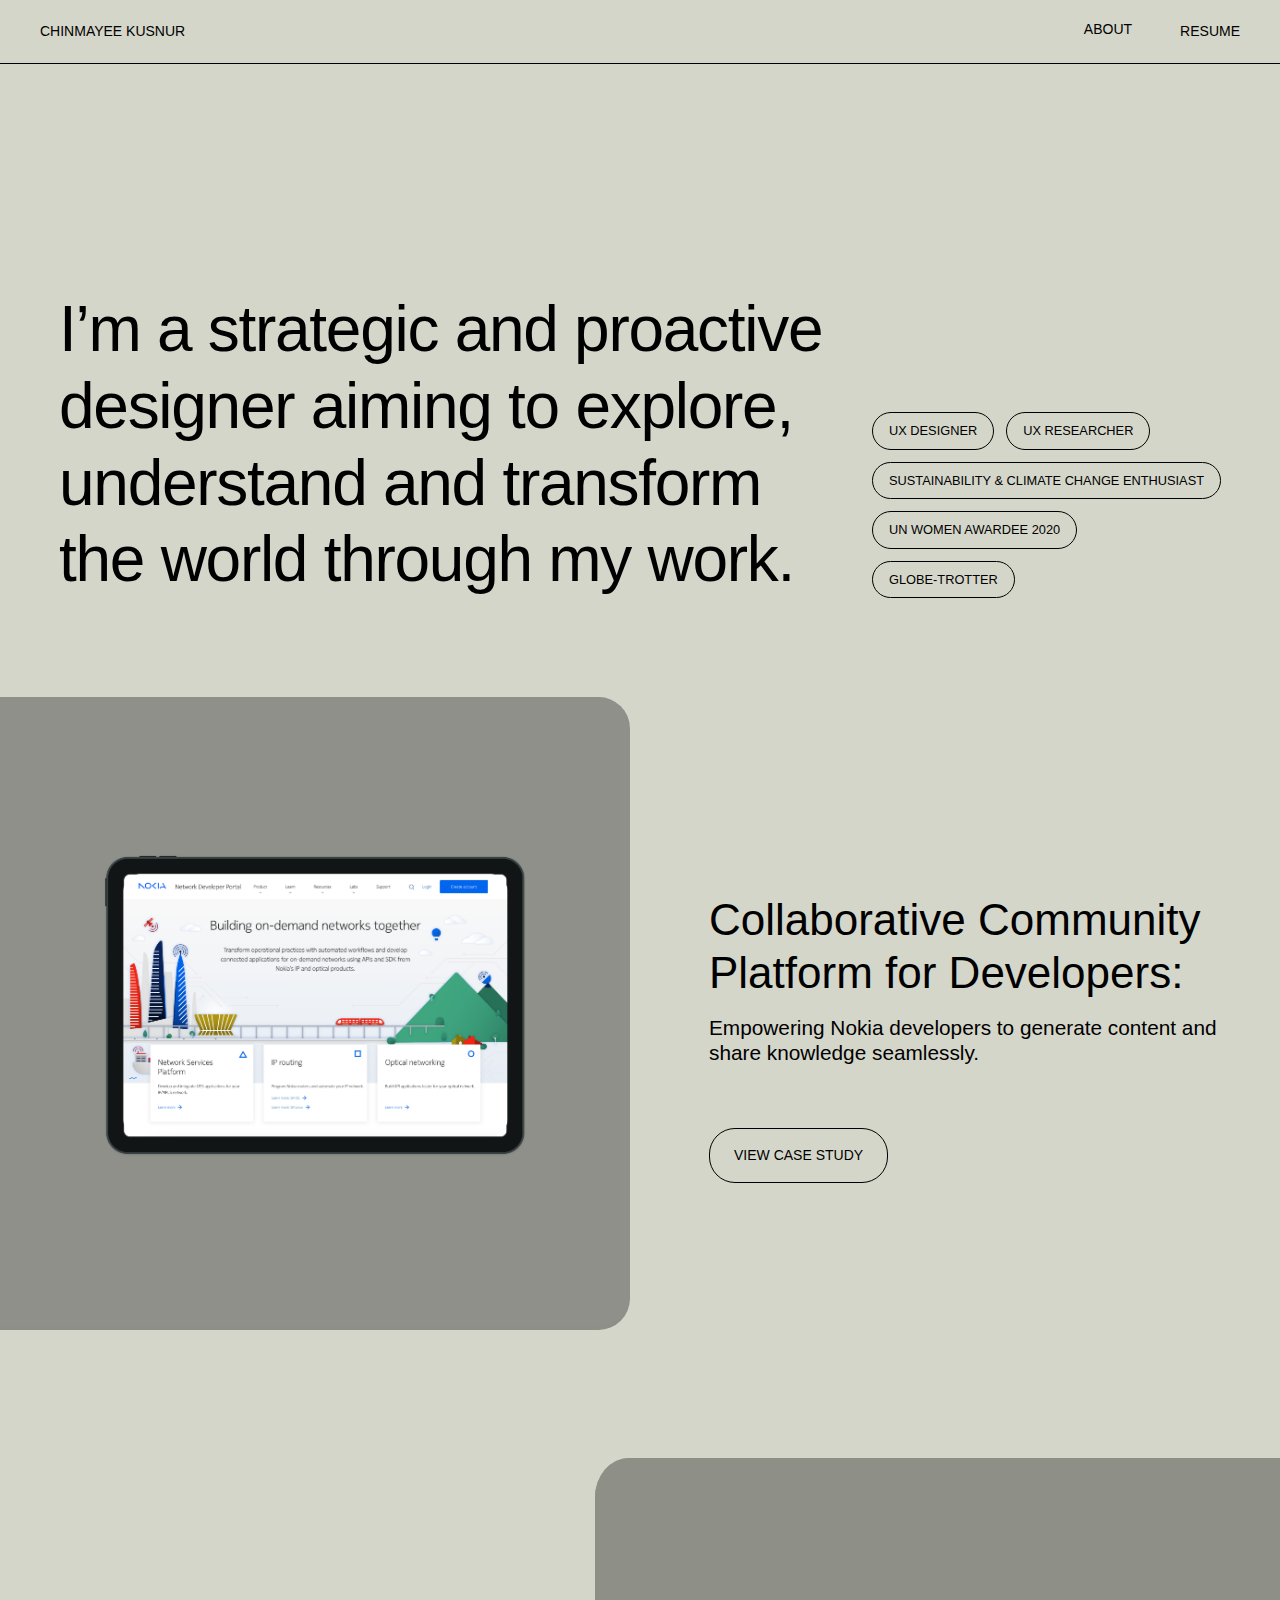
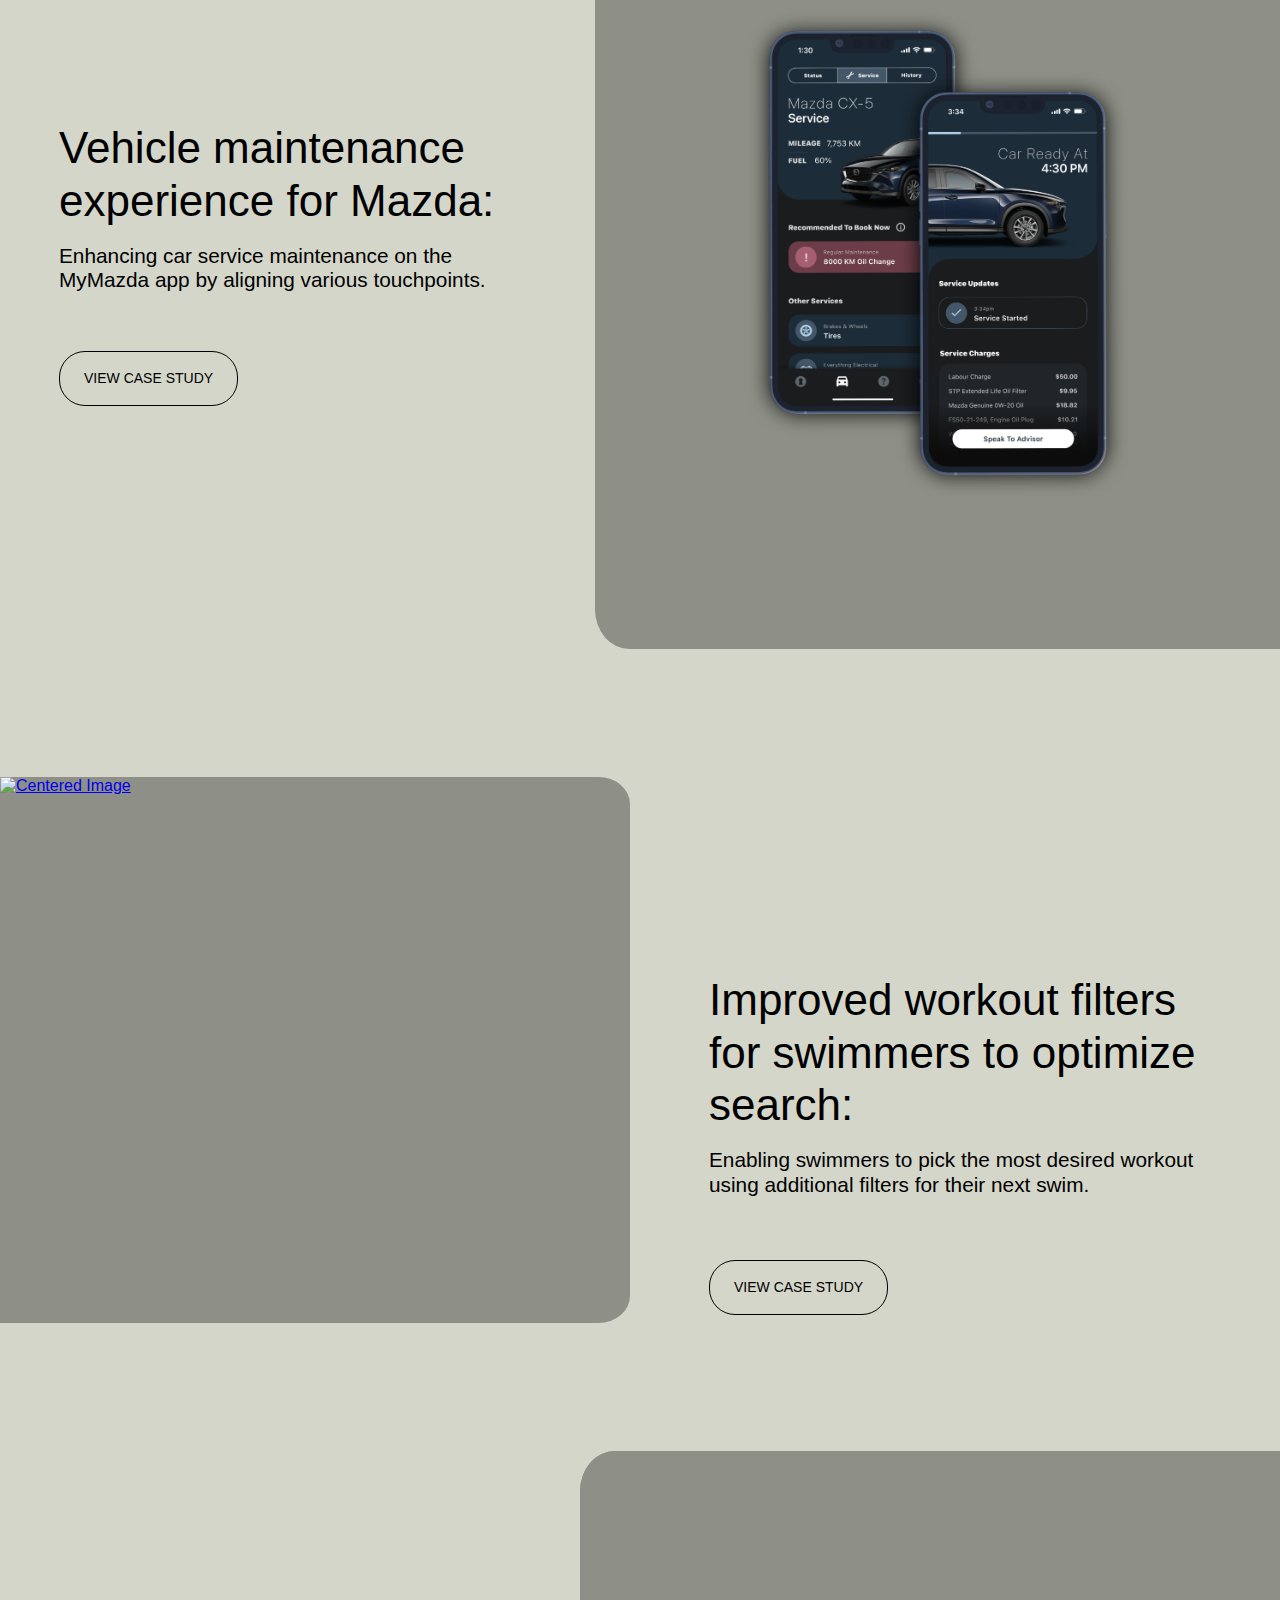
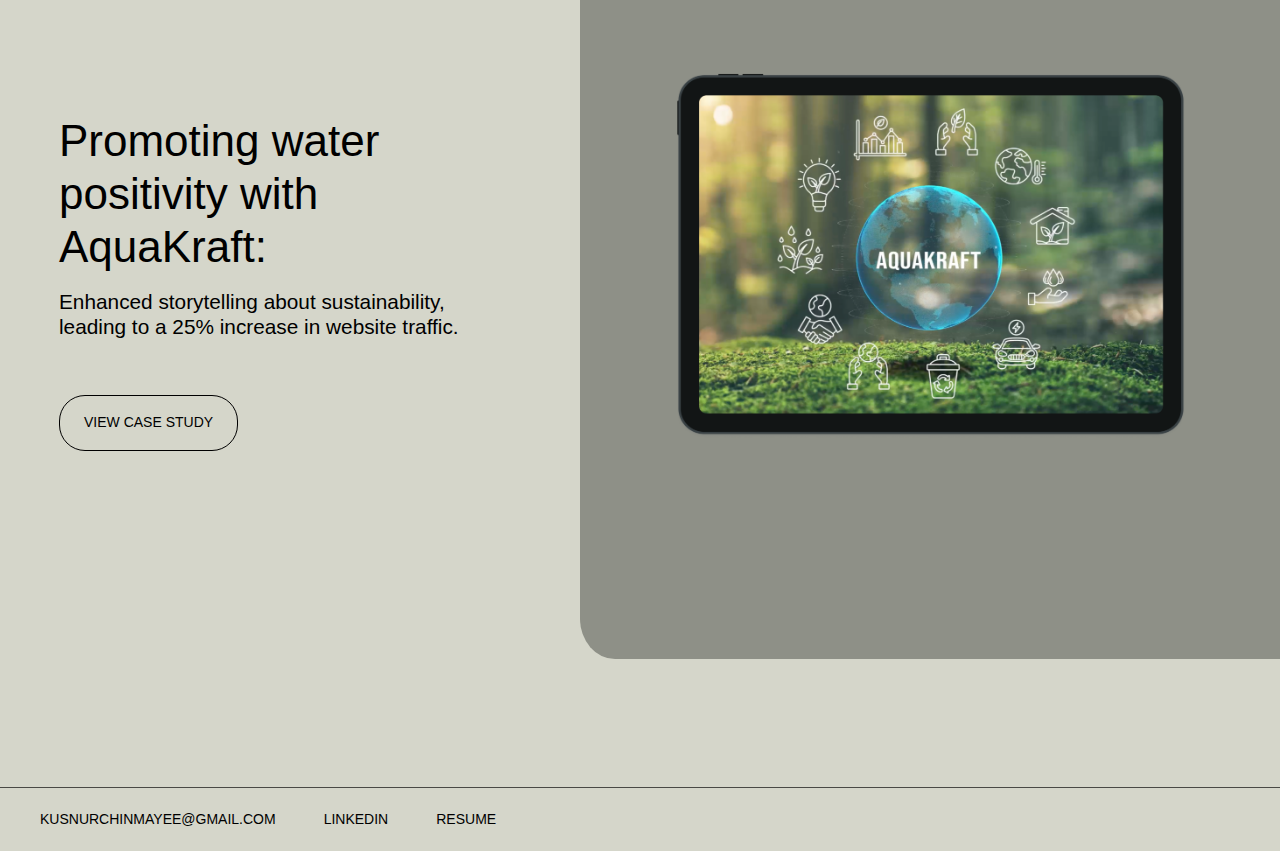
==== index.html @ 769cc8e6 "Update index.html" ====
<!DOCTYPE html>
<html lang="en">
<head>
    <meta charset="UTF-8">
    <meta name="viewport" content="width=device-width, initial-scale=1.0">
    <title>Chinmayee's Portfolio</title>
    <link rel="stylesheet" type="text/css" href="css/styles.css">
</head>
<body>
    <main class="home">
        <nav class="header">
            <a href="#" class="name">CHINMAYEE KUSNUR</a>
            <div class="navigation">
                <a href="about.html" class="about">ABOUT</a>
                <a href="https://drive.google.com/file/d/1OGidTo0Ub4FR9qo3MgyA04hLhWOi94E4/view?usp=sharing" class="resume">RESUME</a>
            </div>
        </nav>
        <div id="intro" class="intro">
            <p>
                I’m a strategic and proactive designer aiming to explore,
                understand and transform the world through my work.
            </p>
            <div class="roles u">
                <div class="role">UX DESIGNER</div>
                <div class="role">UX RESEARCHER</div>
                <div class="role">SUSTAINABILITY & CLIMATE CHANGE ENTHUSIAST</div>
                <div class="role">UN WOMEN AWARDEE 2020</div>
                <div class="role">GLOBE-TROTTER</div>
            </div>
        </div>

        <div class="work">
            <div id="nokia" class="grid-container">
                <div class="left-box">
                    <a href="nokia.html"><img class="image" src="img/nokia_home.png" alt="Centered Image"></a>
                </div>
                <div class="vehicle-experience">
                    <div class="experience-title">Collaborative Community Platform for Developers:</div>
                    <div class="experience-description">Empowering Nokia developers to generate content and share knowledge seamlessly.</div>
                    <a href="nokia.html" class="view-case-study">VIEW CASE STUDY</a>
                </div>
            </div>

            <div id="mazda" class="grid-container-change">
                <div class="vehicle-experience-change">
                    <div class="experience-title">Vehicle maintenance experience for Mazda:</div>
                    <div class="experience-description">Enhancing car service maintenance on the MyMazda app by aligning various touchpoints.                    </div>
                    <a href="mazda.html" class="view-case-study">VIEW CASE STUDY</a>
                </div>
                <div class="right-box">
                    <a href="mazda.html"><img class="image-change" src="img/new-mazda-home.png" alt="Centered Image"></a>
                </div>
            </div>

            <div id="form" class="grid-container">
                <div class="left-box-form">
                    <a href="form.html"><img class="image" src="img/new-form-home.png" alt="Centered Image"></a>
                </div>
                <div class="vehicle-experience">
                    <div class="experience-title">Improved workout filters for swimmers to optimize search:</div>
                    <div class="experience-description">Enabling swimmers to pick the most desired workout using additional filters for their next swim.</div>
                    <a href="form.html" class="view-case-study">VIEW CASE STUDY</a>
                </div>
            </div>

            <div id="mazda" class="grid-container-change">
                <div class="vehicle-experience-change">
                    <div class="experience-title">Promoting water positivity with AquaKraft:</div>
                    <div class="experience-description">Enhanced storytelling about sustainability, leading to a 25% increase in website traffic.</div>
                    <a href="aquakraft.html" class="view-case-study">VIEW CASE STUDY</a>
                </div>
                <div class="right-box">
                    <a href="aquakraft.html"><img class="image-change" src="img/home-aq.png" alt="Centered Image"></a>
                </div>
            </div> 

            
        </div>

        <footer class="contact">
            <div class="contact-details">
                <a href="mailto:kusnurchinmayee@gmail.com" class="email">KUSNURCHINMAYEE@GMAIL.COM</a>
                <a href="https://www.linkedin.com/in/chinmayee-kusnur/" class="linkedin">LINKEDIN</a>
                <a href="https://drive.google.com/file/d/1OGidTo0Ub4FR9qo3MgyA04hLhWOi94E4/view?usp=sharing" class="resume">RESUME</a>
            </div>
        </footer>
    </main>
    
</body>
</html>
---- css/styles.css ----
body {
    margin: 0;
    padding: 0;
    font-family: "SfPro", sans-serif;
  }
  
  .home,
  .home * {
    box-sizing: border-box;
    margin: 0;
    padding: 0;
  }
  
  .home {
    background: #d5d6ca; 
    position: relative;
    overflow: hidden;
  }
  
  .header {
    border-bottom: 0.063rem solid #000000;
    padding: 1.313rem 3.688rem;
    display: flex;
    justify-content: space-between;
    width: 100%;
  }

  .name {
    color: #000000;
    font-family: "SfPro-Regular", sans-serif;
    font-size: 1rem;
    line-height: 1.52;
    font-weight: 400;
  }
  
  .navigation {
    display: flex;
    gap: 4rem;
    
  }

  .name, .about, .resume-1, .email, .linkedin, .resume{
    color: #000000;
    text-decoration: none;
  }
  
  .intro, .intro-work {
    display: grid;
    grid-template-columns: 2.5fr 1fr;
    gap: 3rem;
    align-items: end;
    justify-content: center;
    padding: 3rem 3.688rem; 
  }

  .intro{
    margin-top: 5%;
  }
  
  .intro p , .intro-work p{
    color: #000000;
    font-family: "SfPro-Medium", sans-serif;
    line-height: 1.2;
    letter-spacing: -0.02em;
    font-weight: 500;
    width: 100%;
  }

  .intro p{
    font-size: 4rem;
    margin-top: 15%;
  }

  .intro-work p{
    font-size: 3rem;
    margin-top: 5%;
  }

  .impact{
    font-size: 1.1rem;
    font-weight: 500;
  }
  
  .roles {
    display: flex;
    flex-wrap: wrap;
    gap: 0.75rem;
    align-items: flex-end;
    justify-content: flex-start;
  }
  
  .role {
    border-radius: 1.625rem;
    border: 0.031rem solid #000000;
    padding: 0.5rem 1rem;
    color: #000000;
    font-family: "SfPro-Regular", sans-serif;
    font-size: 0.8rem;
    line-height: 1.52;
    font-weight: 300;
    white-space: nowrap;
  }
  
  .grid-container {
    display: grid;
    grid-template-columns: 1fr 1fr; /* Two columns with equal width */
    gap: 20px; /* Adjust gap as needed */
    margin-top: 4%; 
    margin-bottom: 10%;
  }
  
  .left-box {
    background-color: #8E9087;
    border-top-right-radius: 5%;
    border-bottom-right-radius: 5%;
  } 

  .left-box-form {
    background-color: #8E9087;
    border-top-right-radius: 5%;
    border-bottom-right-radius: 5%;
  }

  .grid-container-change {
    display: flex;
    flex-direction: row; /* Display as a single column */
    gap: 20px; /* Adjust gap as needed */
    margin-top: 4%;
    margin-bottom: 10%;
 }

  .vehicle-experience-change {
    display: flex;
    flex-direction: column;
    gap: 1rem;
    align-items: flex-start;
    justify-content: flex-start;
    padding: 0.5rem 3.688rem;
    margin-top: 20%;
    order: 1; /* Display the vehicle experience box above in mobile view */
 }

  .right-box {
    background-color: #8E9087;
    border-top-left-radius: 5%;
    border-bottom-left-radius: 5%;
    order: 2;
    width:100%;
  }

  .hero{
    padding: 3rem 3.688rem; 
  }

  .hero-img {
    width: 100%;
    border-radius: 2%;
  } 
  
  .image{
    width: 100%;
    border-top-right-radius: 5%;
    border-bottom-right-radius: 5%;
  }

  .image-change{
    width: 100%;
    border-top-left-radius: 5%;
    border-bottom-left-radius: 5%;
  }
  
  .vehicle-experience {
    display: flex;
    flex-direction: column;
    gap: 1rem;
    align-items: flex-start;
    justify-content: flex-start;
    padding: 0.5rem 3.688rem;
    margin-top: 30%
  }
  
  .experience-title {
    color: #000000;
    font-family: "SfPro-Medium", sans-serif;
    font-size: 2.75rem;
    line-height: 1.2;
    font-weight: 500;
  }
  
  .experience-description {
    color: #000000;
    font-family: "SfPro-Light", sans-serif;
    font-size: 1.3rem;
    line-height: 1.2;
    font-weight: 100;
    margin-bottom: 2%;
  }
  
  .view-case-study {
    background: #d5d6ca;
    border-radius: 1.625rem;
    border: 0.031rem solid #000000;
    padding: 1rem 1.5rem;
    color: #000000;
    font-family: "SfPro-Regular", sans-serif;
    font-size: 0.875rem;
    line-height: 1.52;
    font-weight: 300;
    white-space: nowrap;
    margin-top: 5%;
    text-decoration: none;
  }

  .view-case-study:hover {
    background-color: #000000; /* Change background color on hover */
    color: #ffffff; /* Change text color on hover */
}

  .three-grid {
    display: grid;
    grid-template-columns: repeat(2, 1fr);
    gap: 8rem;
    padding: 0.5rem 1rem;
    margin-left: 27%;
    margin-top: 5%;
    display: flex;
    flex-wrap: wrap;
    align-items: flex-start;
    justify-content: flex-start;
  }

  .a{
    margin: 0.5rem 0;
    white-space: nowrap;
    width:fit-content;
  }

   .experience-description {
     margin-bottom: 4%;
   }

  .content-grid {
    display: grid;
    grid-template-columns: 1fr 3fr;
    gap: 3rem;
    padding: 0.5rem 1rem;
    margin-top: 5%;
  }

  .content-title, .content-body{
    color: #000000;
  }

  .content-title{
    font-family: "SfPro-Regular", sans-serif;
    font-size: 2.75rem;
    font-weight: 200;
    letter-spacing: -0.02em;
    line-height: 1.2;
  }

  .content-body{
    font-family: "SfPro-Light", sans-serif;
    font-size: 1.25rem;
    font-weight: 100;
    letter-spacing: -0.01em;
    line-height: 1.5;
    width:80%;
    margin-bottom: 2%;
  }

  .bold{
    font-family: "SfPro-Medium", sans-serif;
    font-weight: 500;
  }

  .content-image{
    width: 100%;
    margin-top: 6%;
    margin-bottom: 4%;
  }

  .two-grid {
    display: grid;
    grid-template-columns: repeat(2, 1fr);
    gap: 3rem;
    width: 70%;
    margin-top: 5%;
  }

  .profile-image{
    width:75%;
    border-radius: 2%;
    margin: -2.2rem 0 0 18%; 
  }

  .profile-info{
    margin: 0 3.688rem 0 3.688rem; 
    width: 100%
  }

  .c{
    margin-top: 10%;
  }

  .c a{
    margin-right: 5%; 
  }
  
  .contact {
    border-top: 0.031rem solid rgba(0, 0, 0, 0.66);
    padding: 1.313rem 3.688rem;
    display: flex;
    flex-direction: column;
    gap: 3rem;
    align-items: flex-start;
    justify-content: space-between;
    width: 100%;
  }
  
  .contact-details {
    display: flex;
    gap: 4rem;
    justify-content: space-between;
  }
  
  .email,
  .linkedin,
  .resume {
    color: rgba(0, 0, 0);
    text-align: left;
    font-family: "SfPro-Regular", sans-serif;
    font-size: 1rem;
    line-height: 1.52;
    font-weight: 400;
  }
  
  @media (max-width: 80rem) {
    .header,
    .images,
    .contact {
      padding: 1.313rem 2.5rem;
    }
  
    .name,
    .navigation {
      font-size: 0.875rem;
      gap: 3rem;
    }
  
    .contact {
      padding: 1.313rem 2.5rem;
    }
  
    .contact-details {
      gap: 3rem;
    }
  
    .email,
    .linkedin,
    .resume {
      font-size: 0.875rem;
    }
  }
  
  @media (max-width: 48rem) {
    .header {
      flex-direction: row;
      align-items: center;
      gap: 1rem;
    }
  
    .navigation {
      flex-direction: row;
      gap: 1rem;
    }

    .header{
      padding: 1.25rem;
    }
  
    .intro, .intro-work,
    .roles, .three-grid, .two-grid, .content-grid, .work, .profile-info{
      grid-template-columns: 1fr;
      gap: 1rem;
    }

    .intro, .intro-work{
        padding: 2rem 1.25rem;
    }

    .hero{
      padding: 2rem 1.25rem;
    }

    .content-body{
      width: 90%;
    }

    .three-grid{
      margin-left: 0;
    }
  
    .intro p{
      font-size: 2.75rem;
      width: 100%;
    }

    .intro-work p {
        font-size: 2.25rem;
        width: 100%;
     }
          

    .intro, .intro p{
      margin-top: 0;
    }

    .intro p{
        margin-bottom: 1rem; 
    }
  
    .roles {
      margin-left: 0%;
      margin-top: 4%;
    }
  
    .role {
      padding: 0.25rem 0.5rem;
      font-size: 0.8rem;
    }

    .grid-container {
        display: grid;
        grid-template-columns: 1fr;
        margin-top: 2%; 
        margin-bottom: 2%;
    }

    .vehicle-experience, .vehicle-experience-change {
        margin-top: 0;
        padding: 2rem 1.25rem 3.5rem 1.25rem;
    }
      
    .left-box, .left-box-form {
        border-top-right-radius: 0;
        border-bottom-right-radius: 0;
      }

    .grid-container-change {
        flex-direction: column; /* Revert to row layout for larger screens */
    }

    .vehicle-experience-change {
        order: 2; /* Display the vehicle experience box on the left side in larger screens */
    }
    
    .right-box {
        border-top-left-radius: 0;
        border-bottom-left-radius: 0;
        order: 1;
      }

    .image, .image-change{
        border-radius: 0;
    }

    .profile-info{
        margin: 1.25rem 2rem; 
        width: 80%;
    }

    .profile-image{
        width:85%;
        border-radius: 2%;
        margin: 0 2rem 2rem 2rem; 
    }

    .experience-title{
        font-size: 2rem;
    }

    .c{
        display: none;
    }

    .mb{
        margin-bottom: 15%
    }

    .mb a{
        margin-bottom: 10%
    }

    .content-grid, .three-grid {
        padding: 0;
    }

    .contact {
      padding: 1.313rem 1.25rem;
    }
  
    .contact-details {
      flex-direction: column;
      gap: 1rem;
    }
  
    .email,
    .linkedin,
    .resume {
      font-size: 0.75rem;
    }
  }
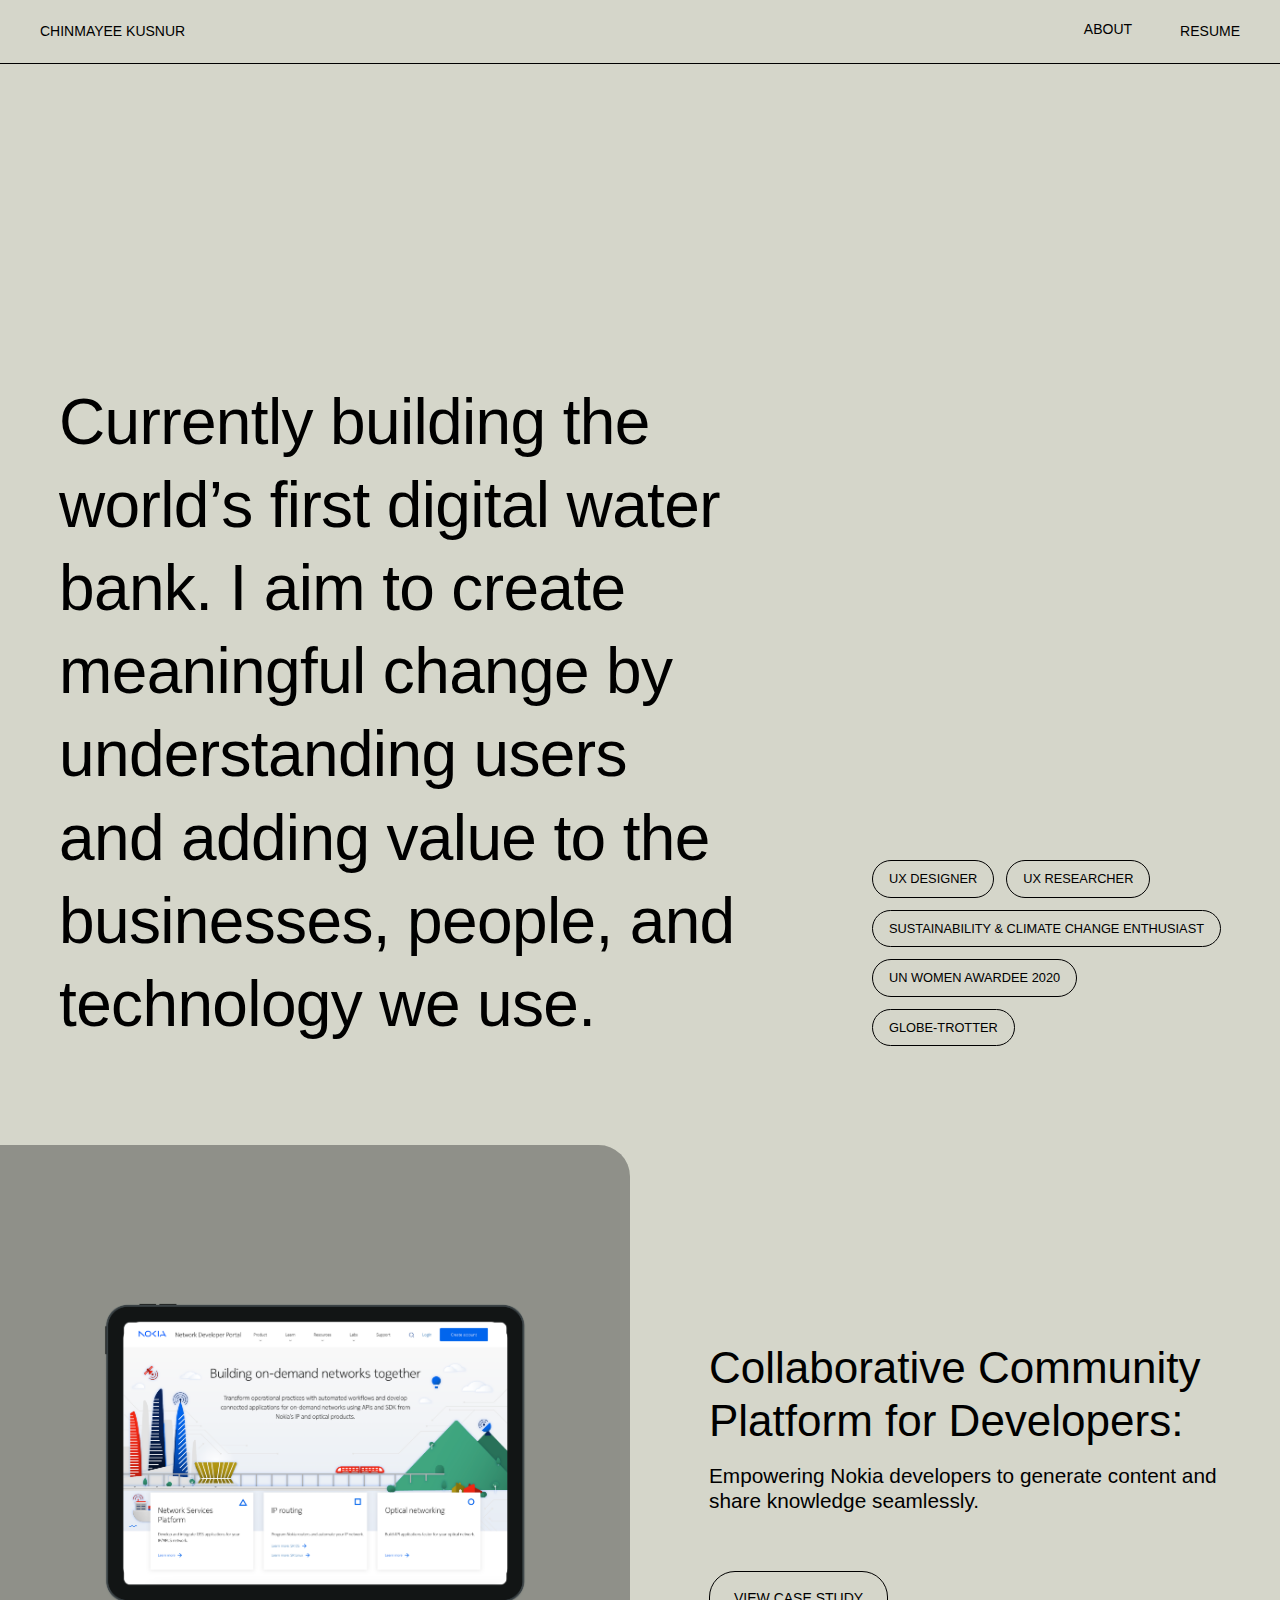
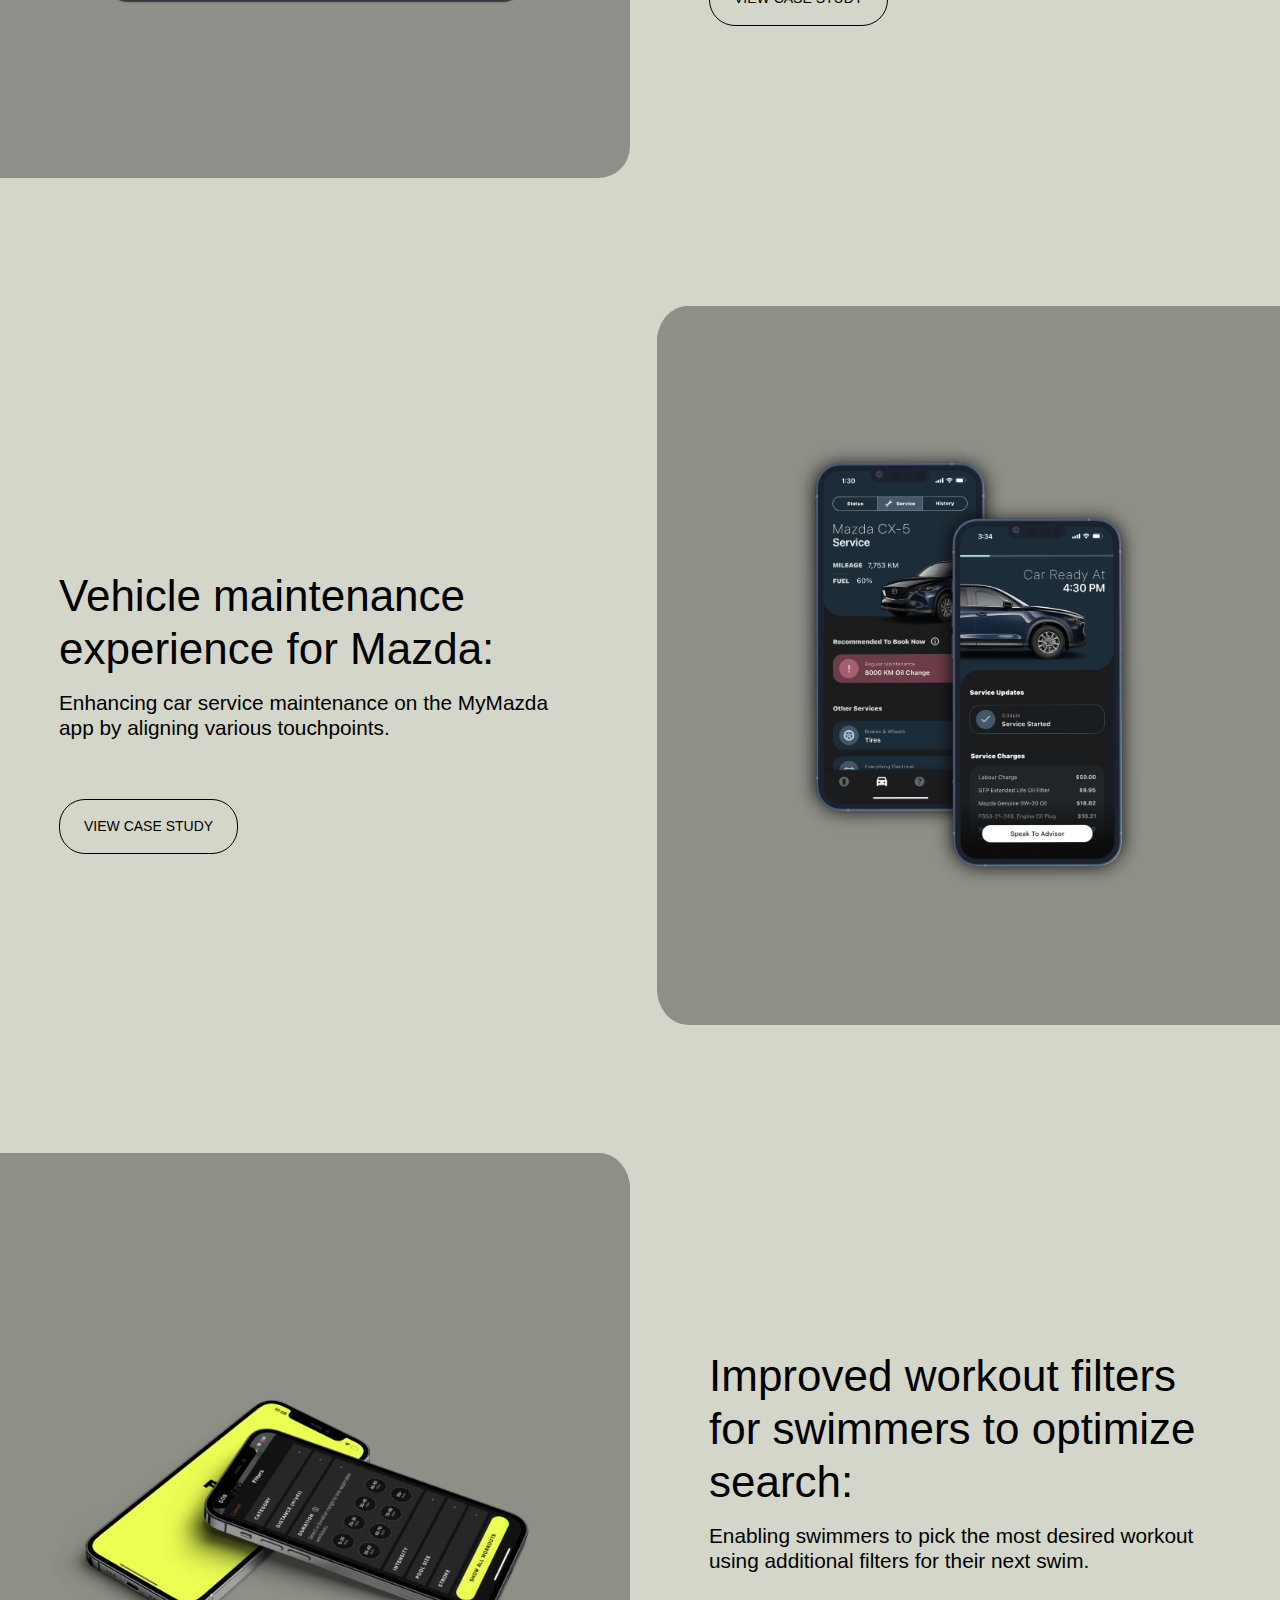
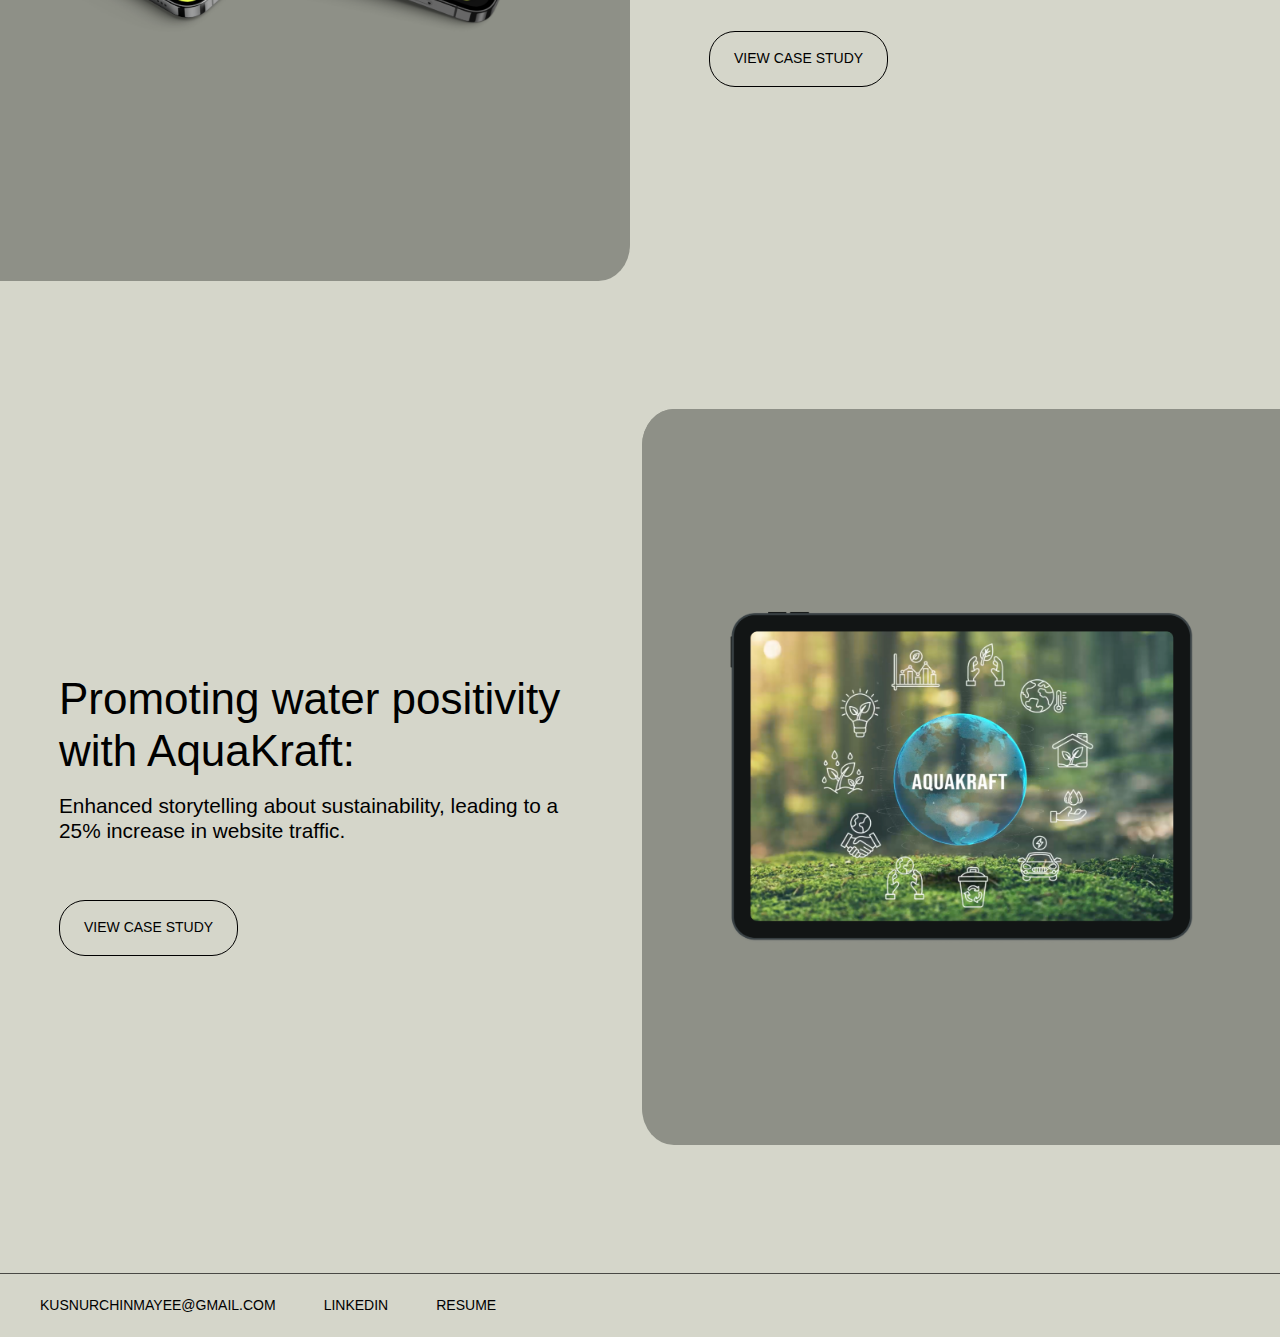
==== commit ee30ed53: "Update index.html" ====
--- a/index.html
+++ b/index.html
@@ -17,8 +17,9 @@
         </nav>
         <div id="intro" class="intro">
             <p>
-                I’m a strategic and proactive designer aiming to explore,
-                understand and transform the world through my work.
+                Currently building the world’s first digital water bank. 
+                I aim to create meaningful change by understanding users 
+                and adding value to the businesses, people, and technology we use.
             </p>
             <div class="roles u">
                 <div class="role">UX DESIGNER</div>
--- a/css/styles.css
+++ b/css/styles.css
@@ -27,7 +27,7 @@
 
   .name {
     color: #000000;
-    font-family: "SfPro-Regular", sans-serif;
+    font-family: "SfPro", sans-serif;
     font-size: 1rem;
     line-height: 1.52;
     font-weight: 400;
@@ -54,16 +54,16 @@
   }
 
   .intro{
-    margin-top: 5%;
+    margin-top: 12%;
   }
   
   .intro p , .intro-work p{
     color: #000000;
-    font-family: "SfPro-Medium", sans-serif;
-    line-height: 1.2;
-    letter-spacing: -0.02em;
+    font-family: "SfPro", sans-serif;
+    line-height: 1.3;
+    letter-spacing: -0.01em;
     font-weight: 500;
-    width: 100%;
+    width: 90%;
   }
 
   .intro p{
@@ -94,7 +94,7 @@
     border: 0.031rem solid #000000;
     padding: 0.5rem 1rem;
     color: #000000;
-    font-family: "SfPro-Regular", sans-serif;
+    font-family: "SfPro", sans-serif;
     font-size: 0.8rem;
     line-height: 1.52;
     font-weight: 300;
@@ -145,7 +145,6 @@
     border-top-left-radius: 5%;
     border-bottom-left-radius: 5%;
     order: 2;
-    width:100%;
   }
 
   .hero{
@@ -181,7 +180,7 @@
   
   .experience-title {
     color: #000000;
-    font-family: "SfPro-Medium", sans-serif;
+    font-family: "SfPro", sans-serif;
     font-size: 2.75rem;
     line-height: 1.2;
     font-weight: 500;
@@ -189,7 +188,7 @@
   
   .experience-description {
     color: #000000;
-    font-family: "SfPro-Light", sans-serif;
+    font-family: "SfPro", sans-serif;
     font-size: 1.3rem;
     line-height: 1.2;
     font-weight: 100;
@@ -236,7 +235,7 @@
   }
 
    .experience-description {
-     margin-bottom: 4%;
+     margin-bottom: 3%;
    }
 
   .content-grid {
@@ -244,7 +243,7 @@
     grid-template-columns: 1fr 3fr;
     gap: 3rem;
     padding: 0.5rem 1rem;
-    margin-top: 5%;
+    margin-top: 2%;
   }
 
   .content-title, .content-body{
@@ -361,6 +360,10 @@
     .resume {
       font-size: 0.875rem;
     }
+
+    .right-box {
+        width: 80%;
+    }
   }
   
   @media (max-width: 48rem) {
@@ -459,6 +462,7 @@
         border-top-left-radius: 0;
         border-bottom-left-radius: 0;
         order: 1;
+        width: 100%;
       }
 
     .image, .image-change{
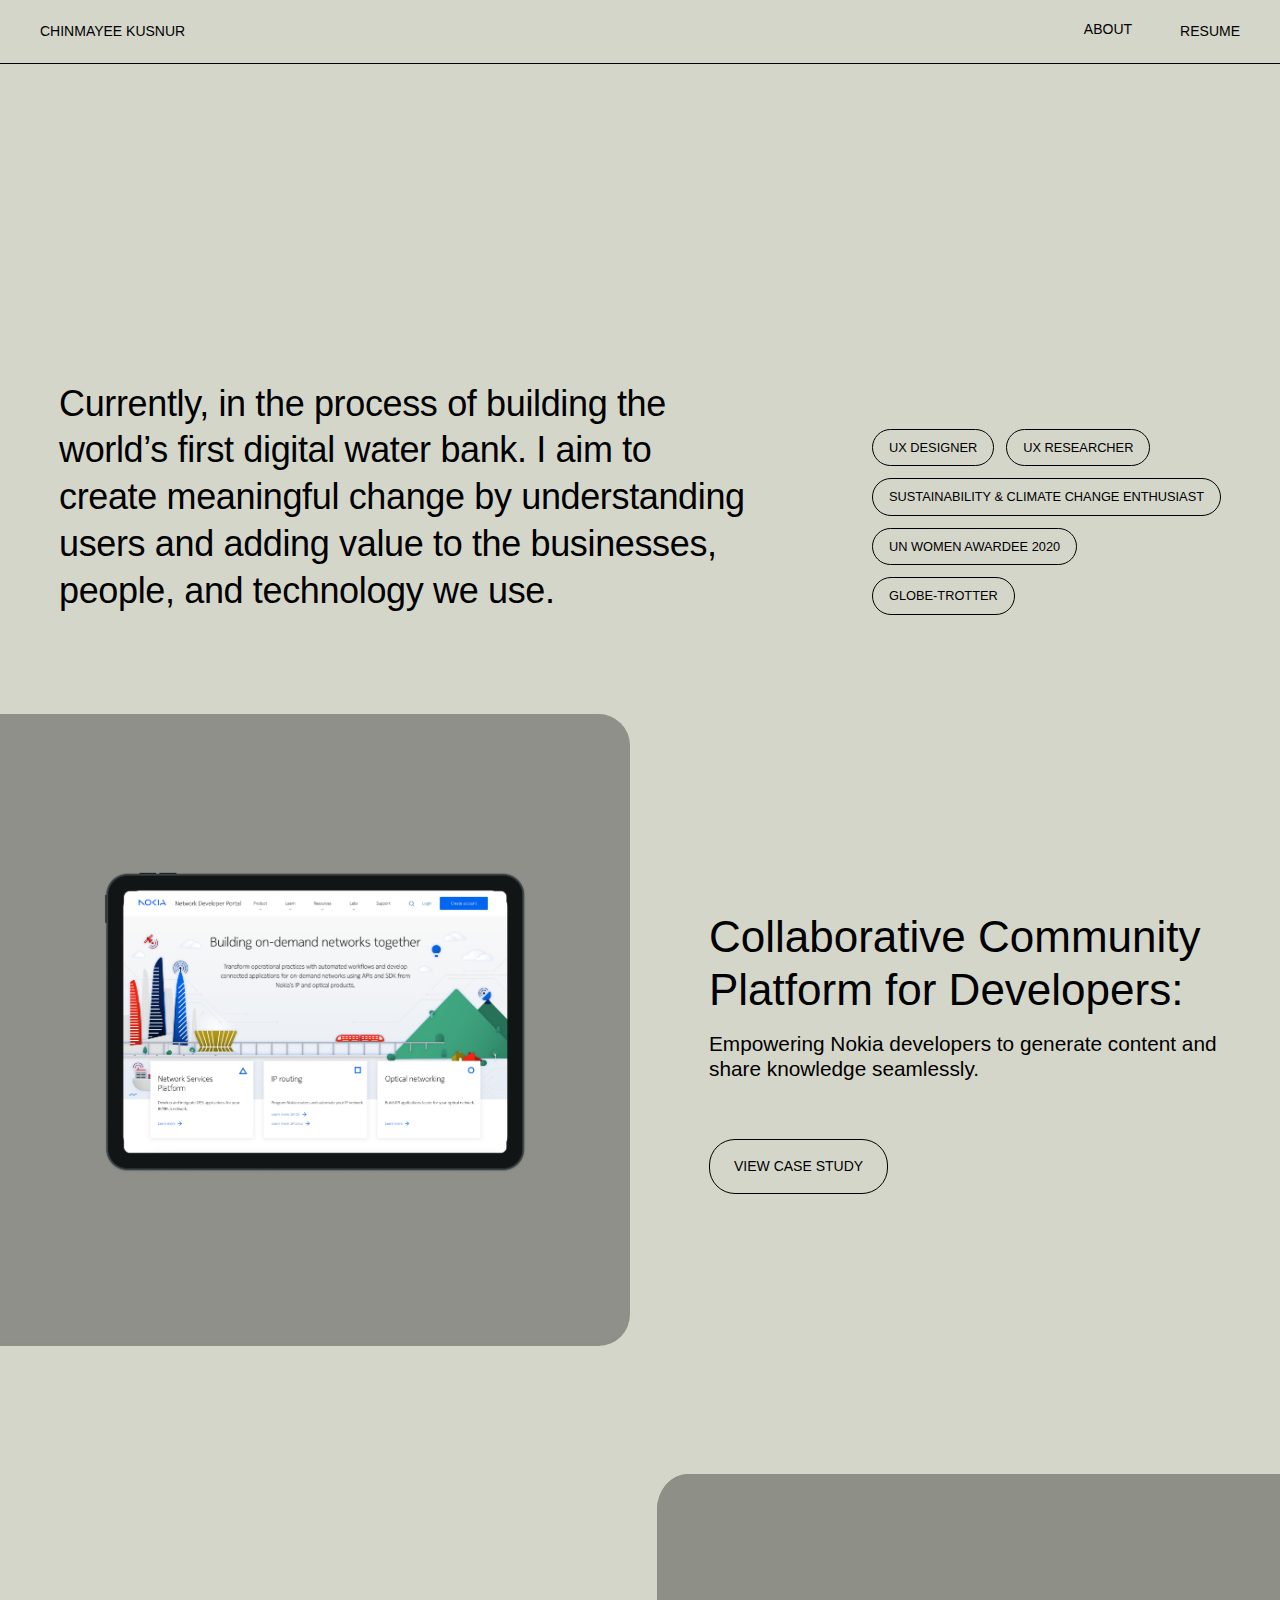
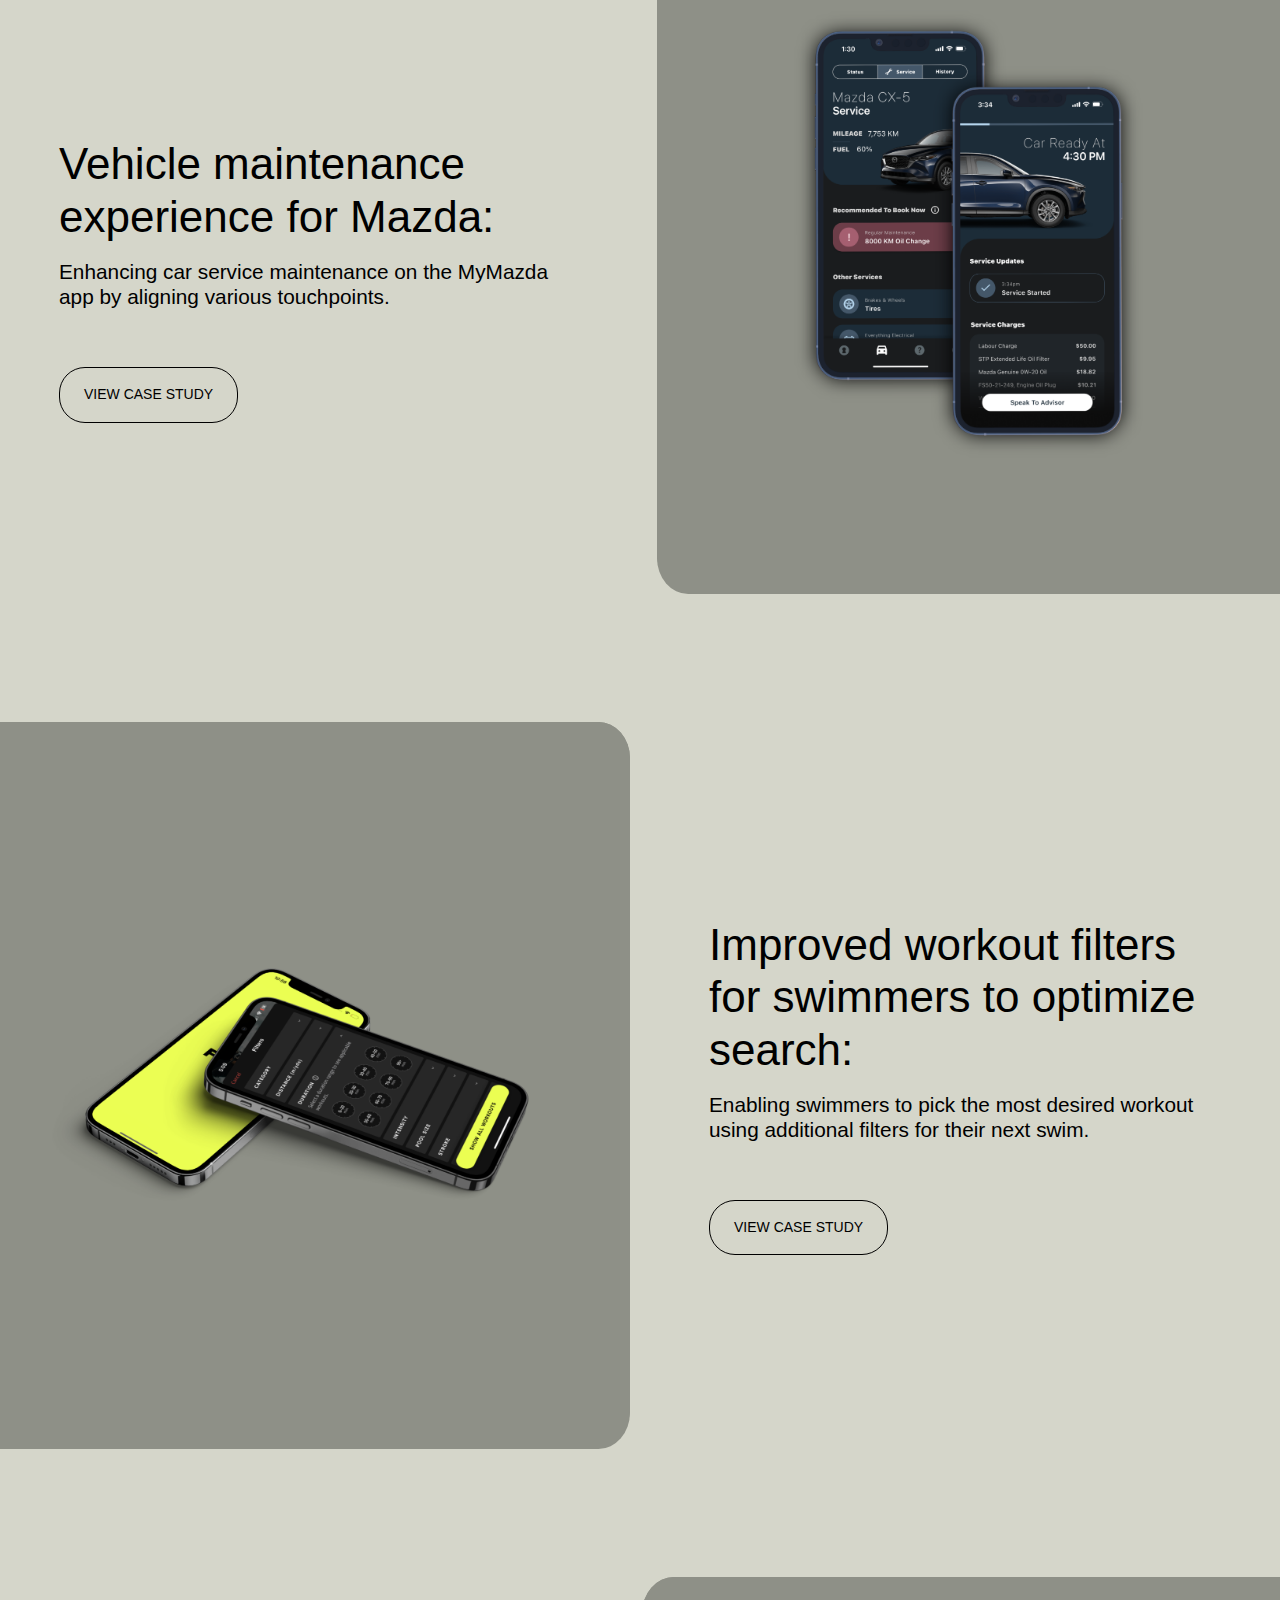
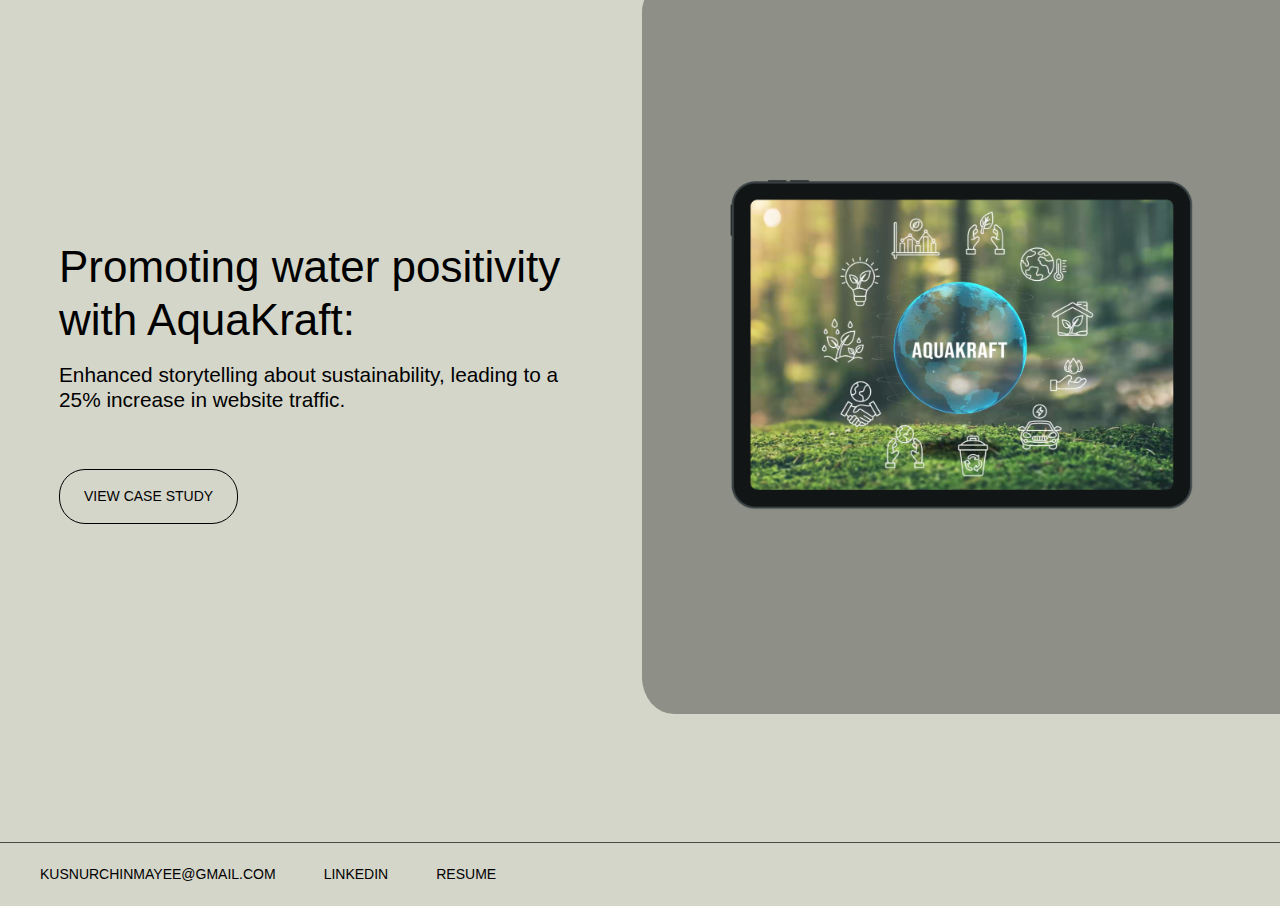
==== commit ffcedb0c: "Update index.html" ====
--- a/index.html
+++ b/index.html
@@ -17,7 +17,7 @@
         </nav>
         <div id="intro" class="intro">
             <p>
-                Currently building the world’s first digital water bank. 
+                Currently, in the process of building the world’s first digital water bank. 
                 I aim to create meaningful change by understanding users 
                 and adding value to the businesses, people, and technology we use.
             </p>
--- a/css/styles.css
+++ b/css/styles.css
@@ -63,12 +63,13 @@
     line-height: 1.3;
     letter-spacing: -0.01em;
     font-weight: 500;
+    width: 100%;
+  }
+
+  .intro p{
+    font-size: 2.25rem;
+    margin-top: 15%;
     width: 90%;
-  }
-
-  .intro p{
-    font-size: 4rem;
-    margin-top: 15%;
   }
 
   .intro-work p{
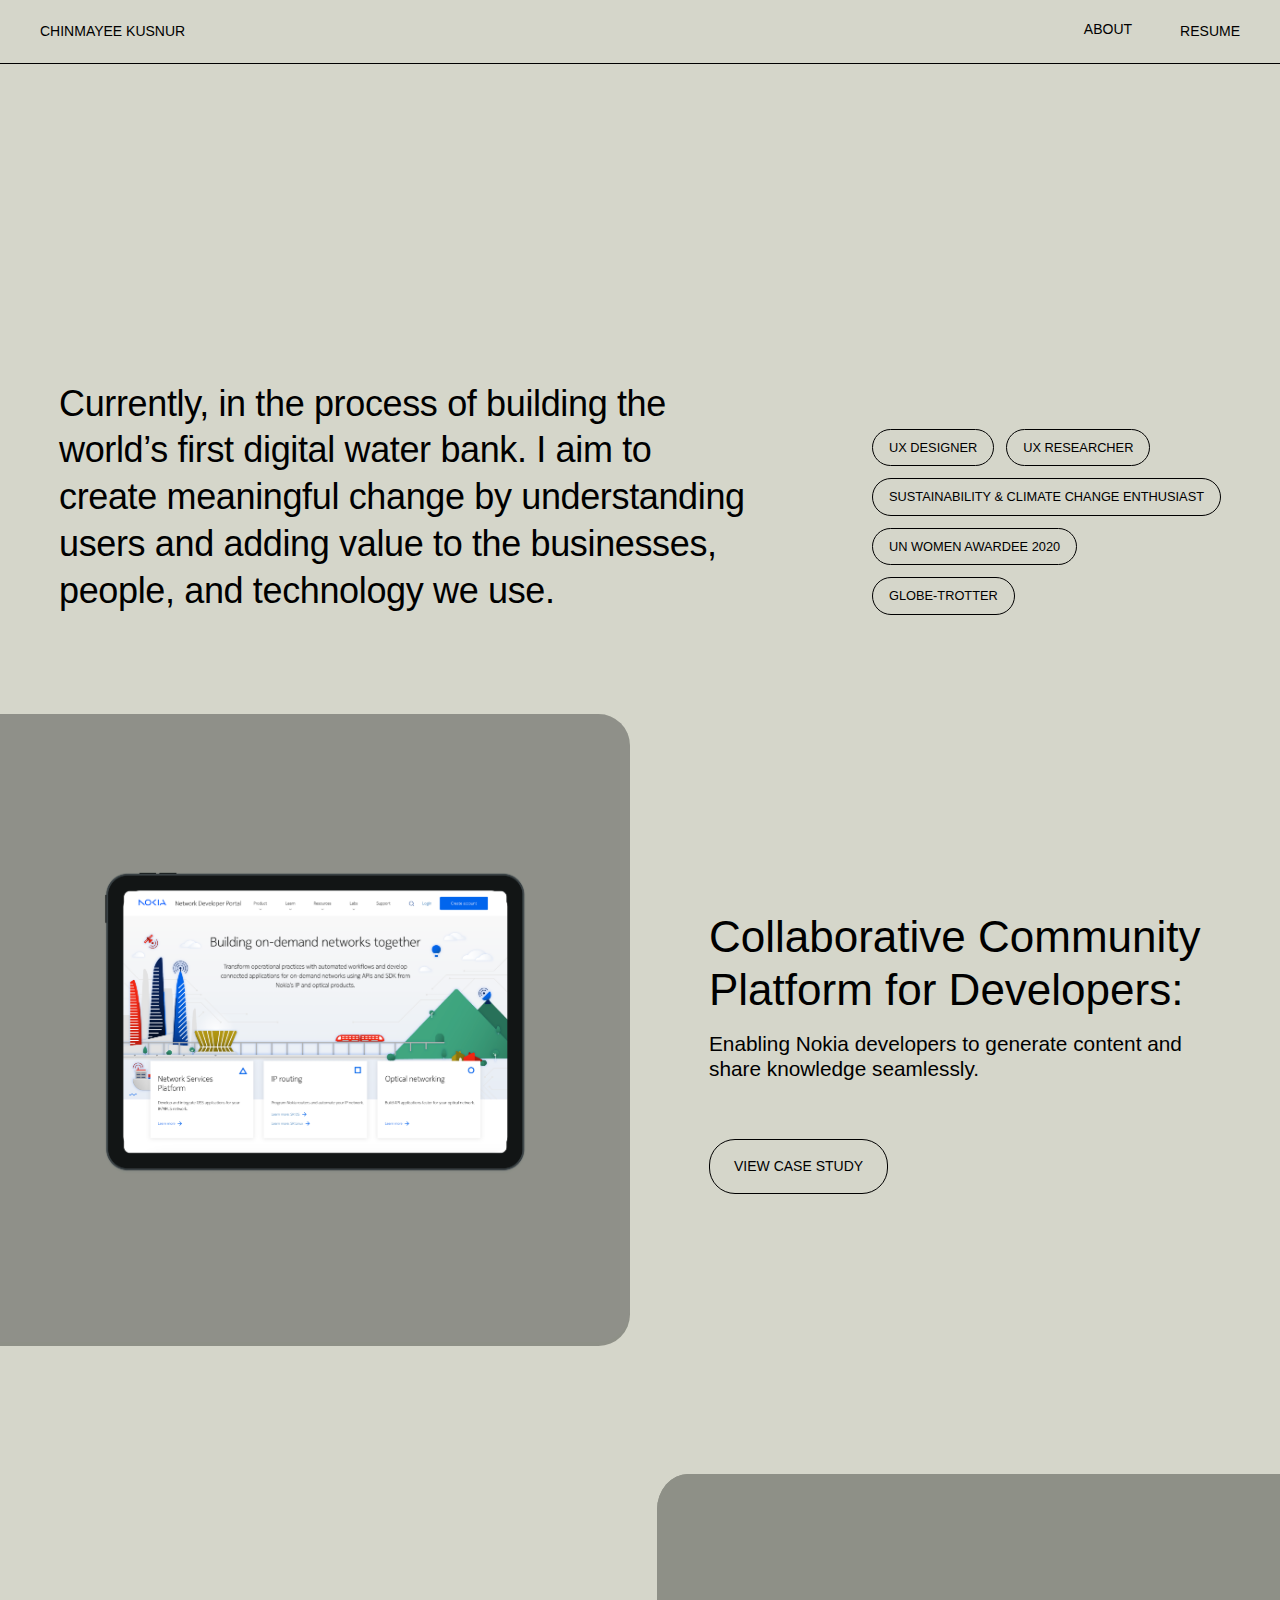
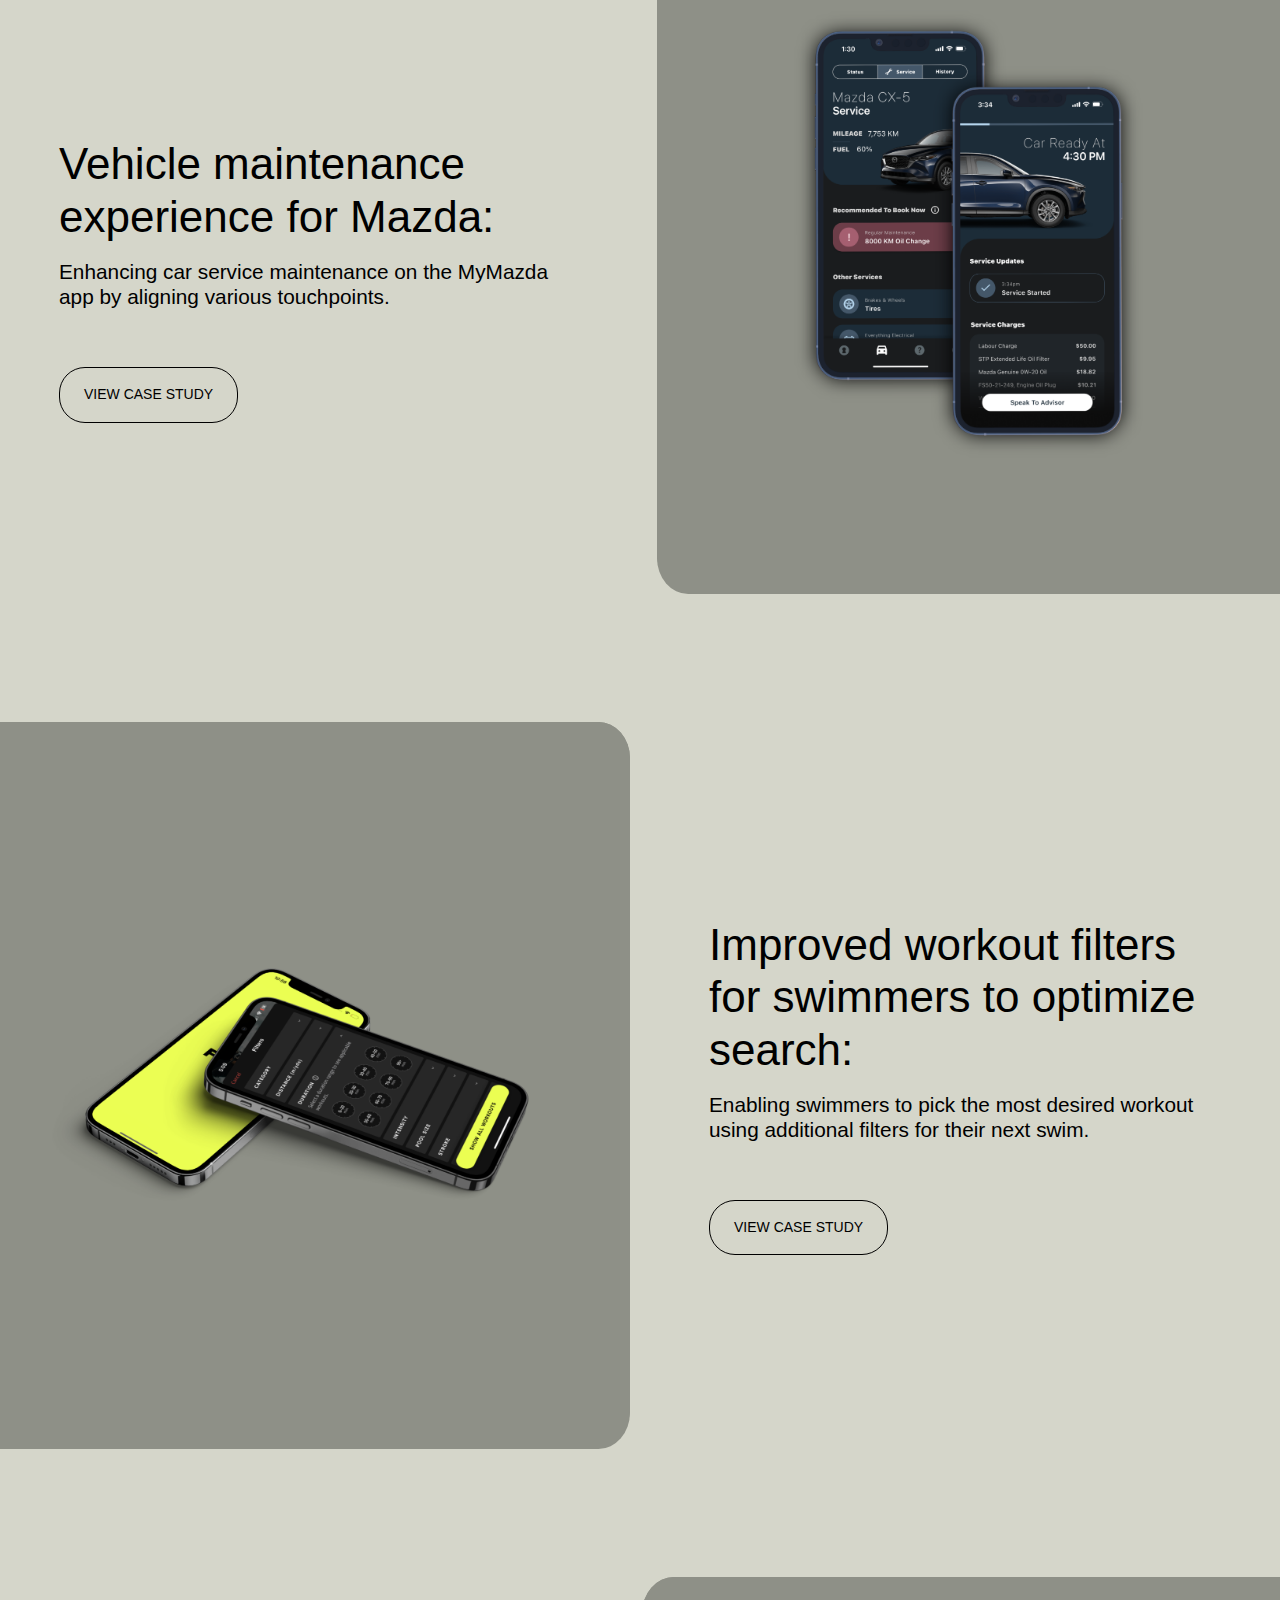
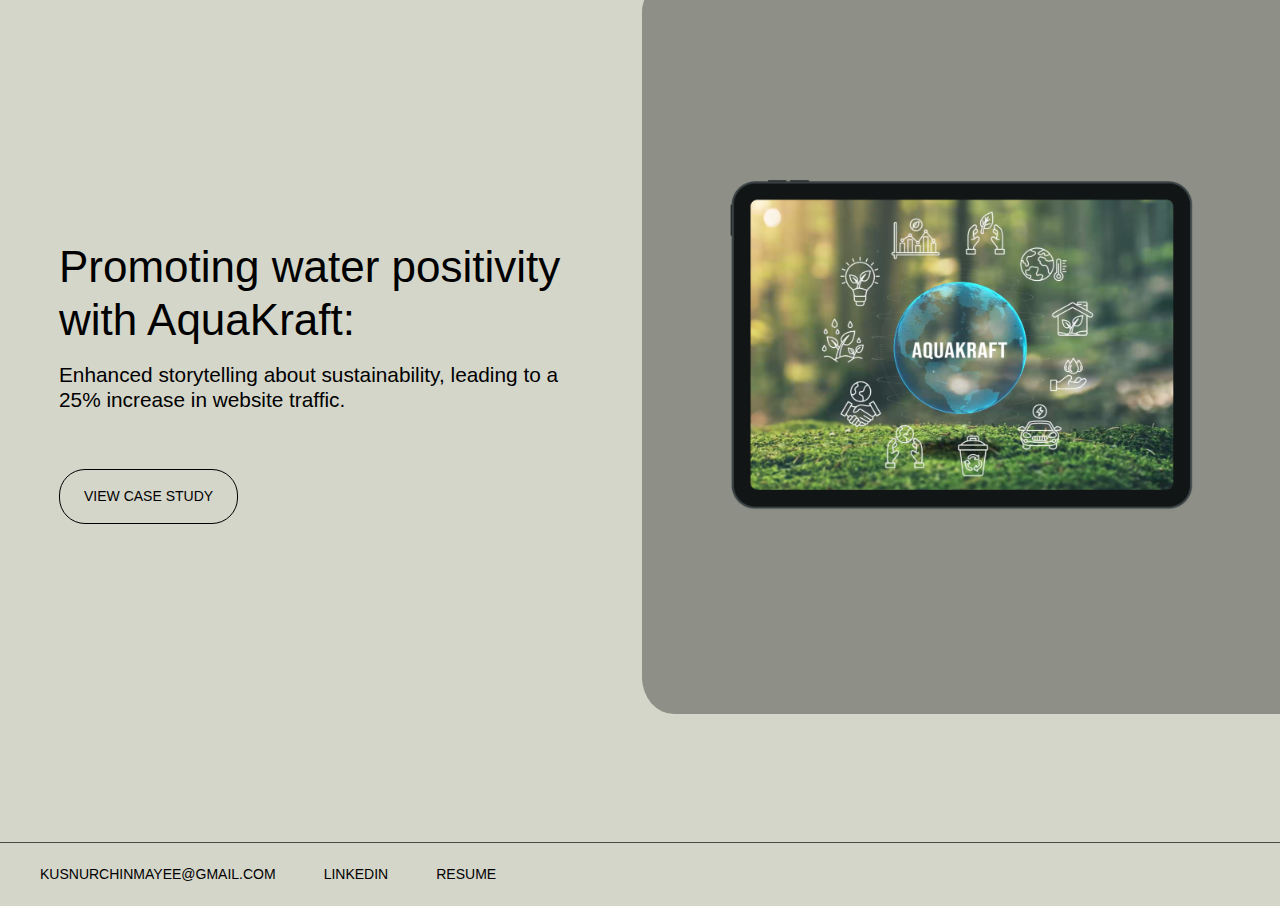
==== commit f0f7e696: "Update index.html" ====
--- a/index.html
+++ b/index.html
@@ -37,7 +37,7 @@
                 </div>
                 <div class="vehicle-experience">
                     <div class="experience-title">Collaborative Community Platform for Developers:</div>
-                    <div class="experience-description">Empowering Nokia developers to generate content and share knowledge seamlessly.</div>
+                    <div class="experience-description">Enabling Nokia developers to generate content and share knowledge seamlessly.</div>
                     <a href="nokia.html" class="view-case-study">VIEW CASE STUDY</a>
                 </div>
             </div>
--- a/css/styles.css
+++ b/css/styles.css
@@ -146,6 +146,7 @@
     border-top-left-radius: 5%;
     border-bottom-left-radius: 5%;
     order: 2;
+    width: 80%;
   }
 
   .hero{
@@ -362,9 +363,7 @@
       font-size: 0.875rem;
     }
 
-    .right-box {
-        width: 80%;
-    }
+    
   }
   
   @media (max-width: 48rem) {
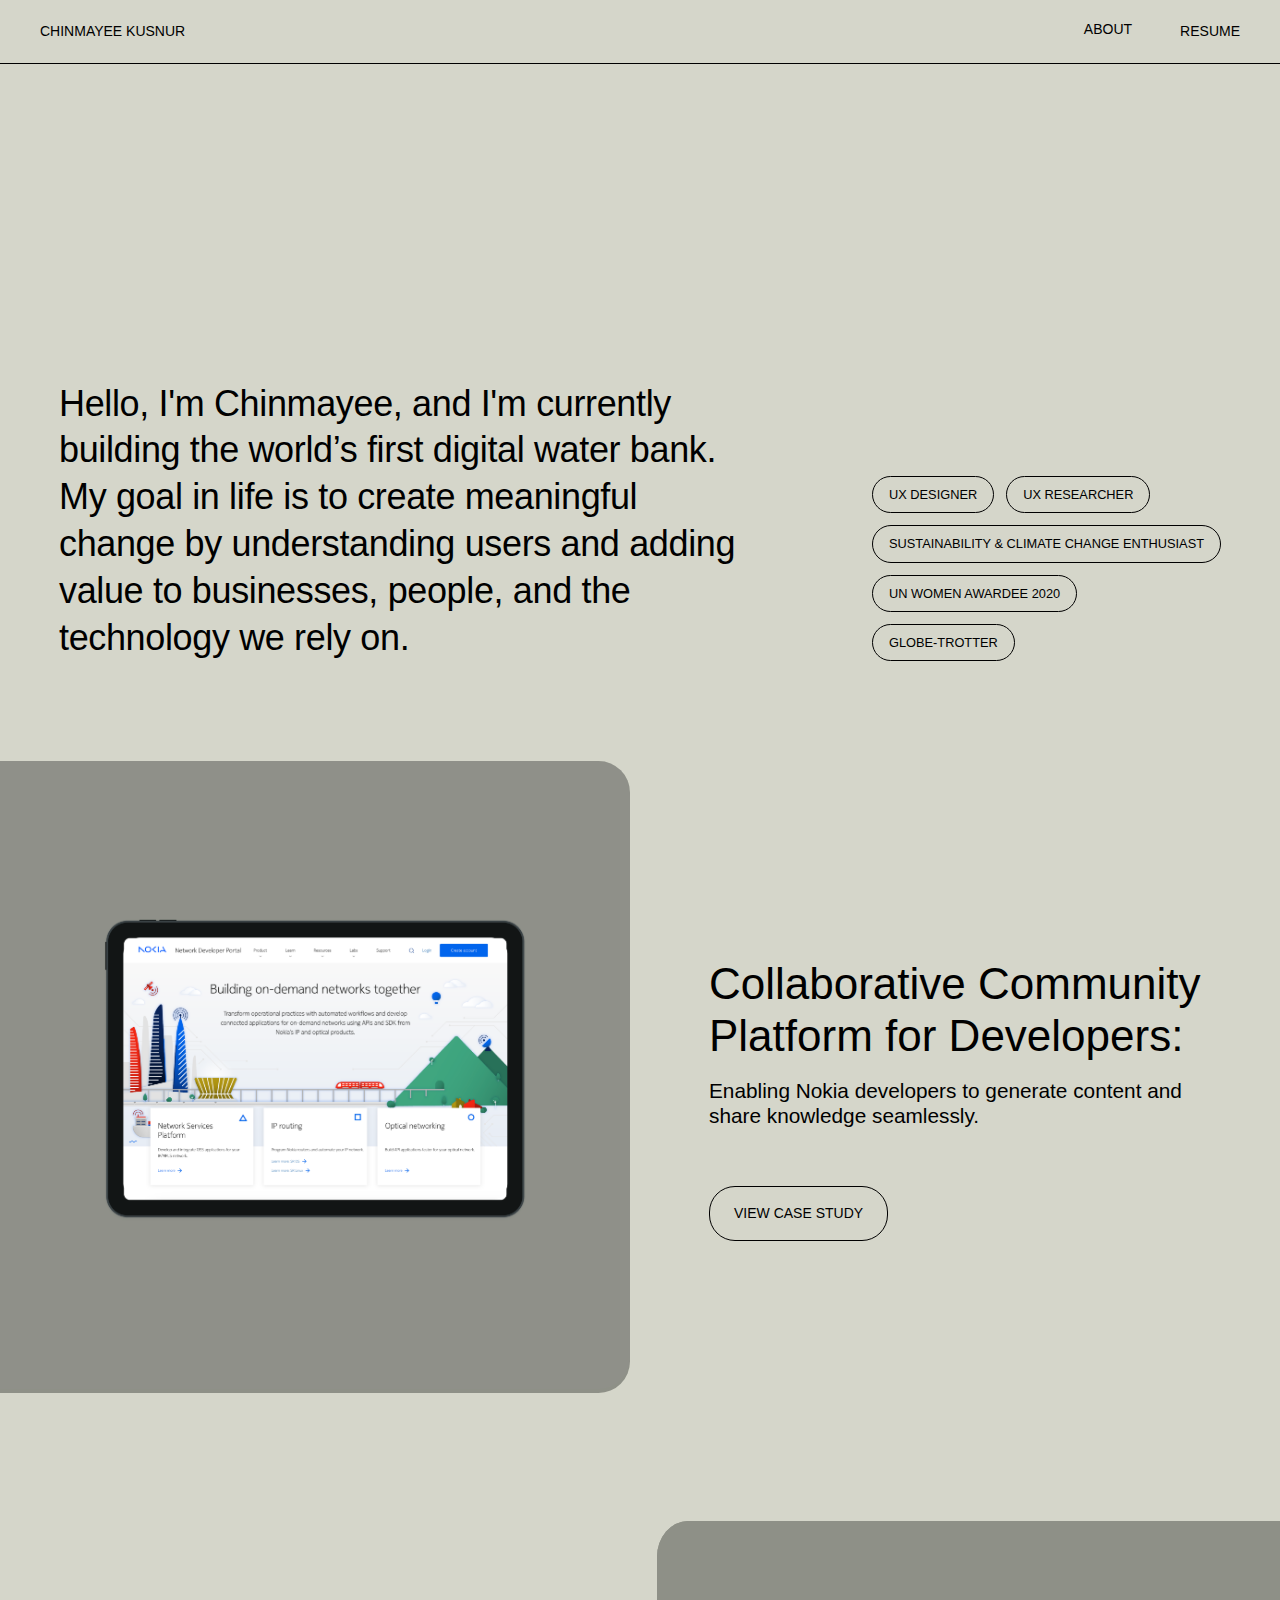
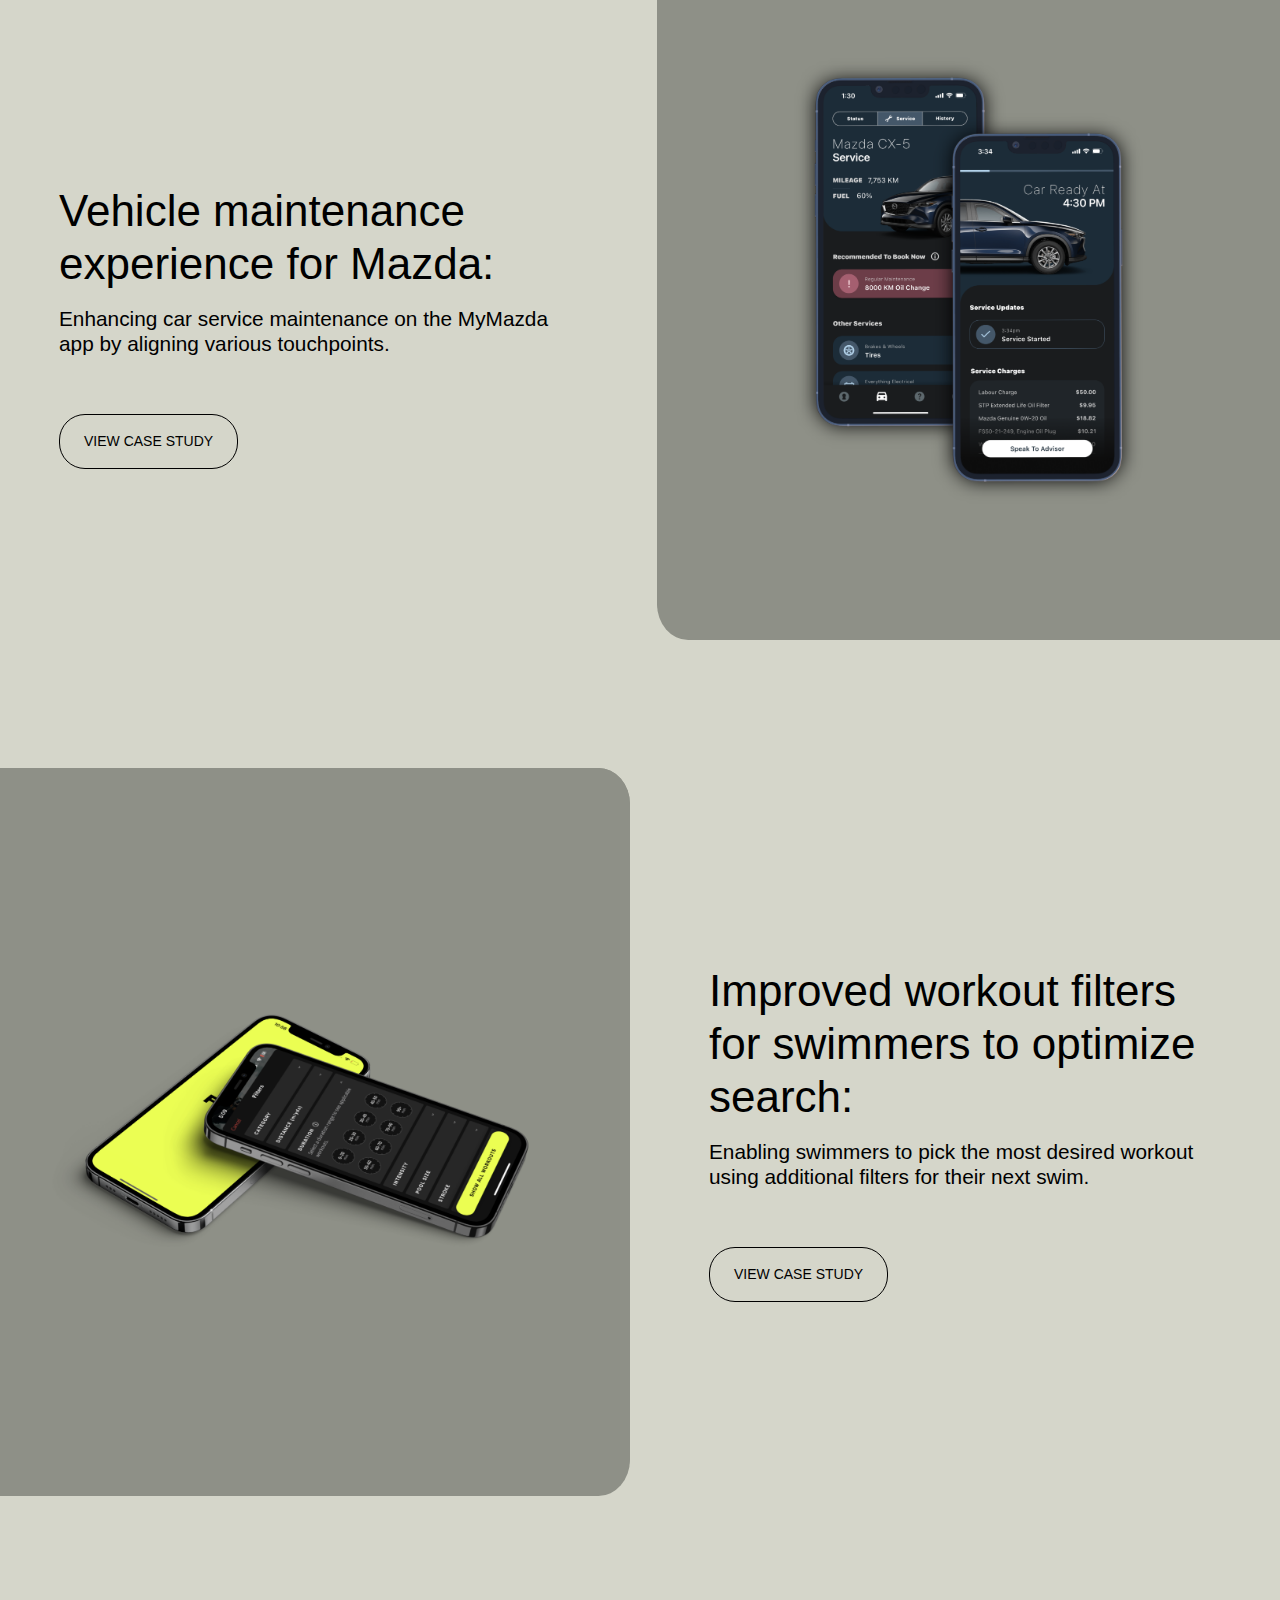
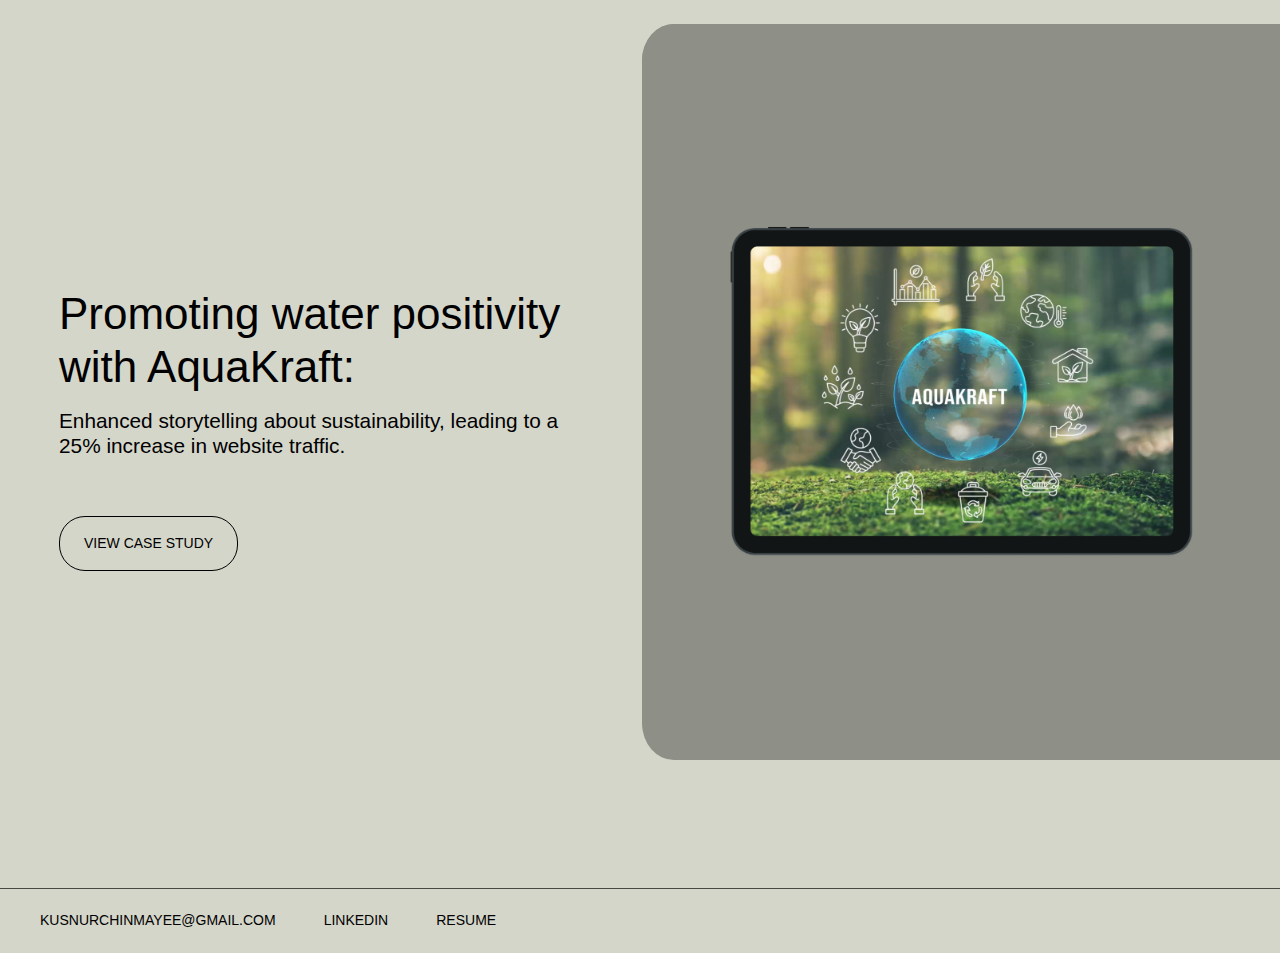
==== commit c8fab9d1: "Update index.html" ====
--- a/index.html
+++ b/index.html
@@ -17,9 +17,8 @@
         </nav>
         <div id="intro" class="intro">
             <p>
-                Currently, in the process of building the world’s first digital water bank. 
-                I aim to create meaningful change by understanding users 
-                and adding value to the businesses, people, and technology we use.
+                Hello, I'm Chinmayee, and I'm currently building the world’s first digital water bank. My goal in life is to create 
+                meaningful change by understanding users and adding value to businesses, people, and the technology we rely on.
             </p>
             <div class="roles u">
                 <div class="role">UX DESIGNER</div>
--- a/css/styles.css
+++ b/css/styles.css
@@ -156,6 +156,7 @@
   .hero-img {
     width: 100%;
     border-radius: 2%;
+    margin-bottom: 5%;
   } 
   
   .image{
@@ -220,14 +221,27 @@
   .three-grid {
     display: grid;
     grid-template-columns: repeat(2, 1fr);
-    gap: 8rem;
-    padding: 0.5rem 1rem;
-    margin-left: 27%;
-    margin-top: 5%;
+    gap: 5rem;
     display: flex;
     flex-wrap: wrap;
     align-items: flex-start;
     justify-content: flex-start;
+    margin-top: 5%;
+  }
+
+  .box{
+    background-color: rgba(255, 255, 255, 0.64);;
+    border: 0.063rem solid #000000;
+    color: black;
+    padding: 2rem 3rem;
+    border-radius: 0.5rem;
+    font-size: 175%;
+    font-weight: 400;
+    width: 80%;
+    margin-top: 5%;
+    margin-bottom: 5%;
+    line-height: 1.5;
+    letter-spacing: -0.01em;
   }
 
   .a{
@@ -268,6 +282,10 @@
     line-height: 1.5;
     width:80%;
     margin-bottom: 2%;
+  }
+
+  .i{
+    width: 90%;
   }
 
   .bold{
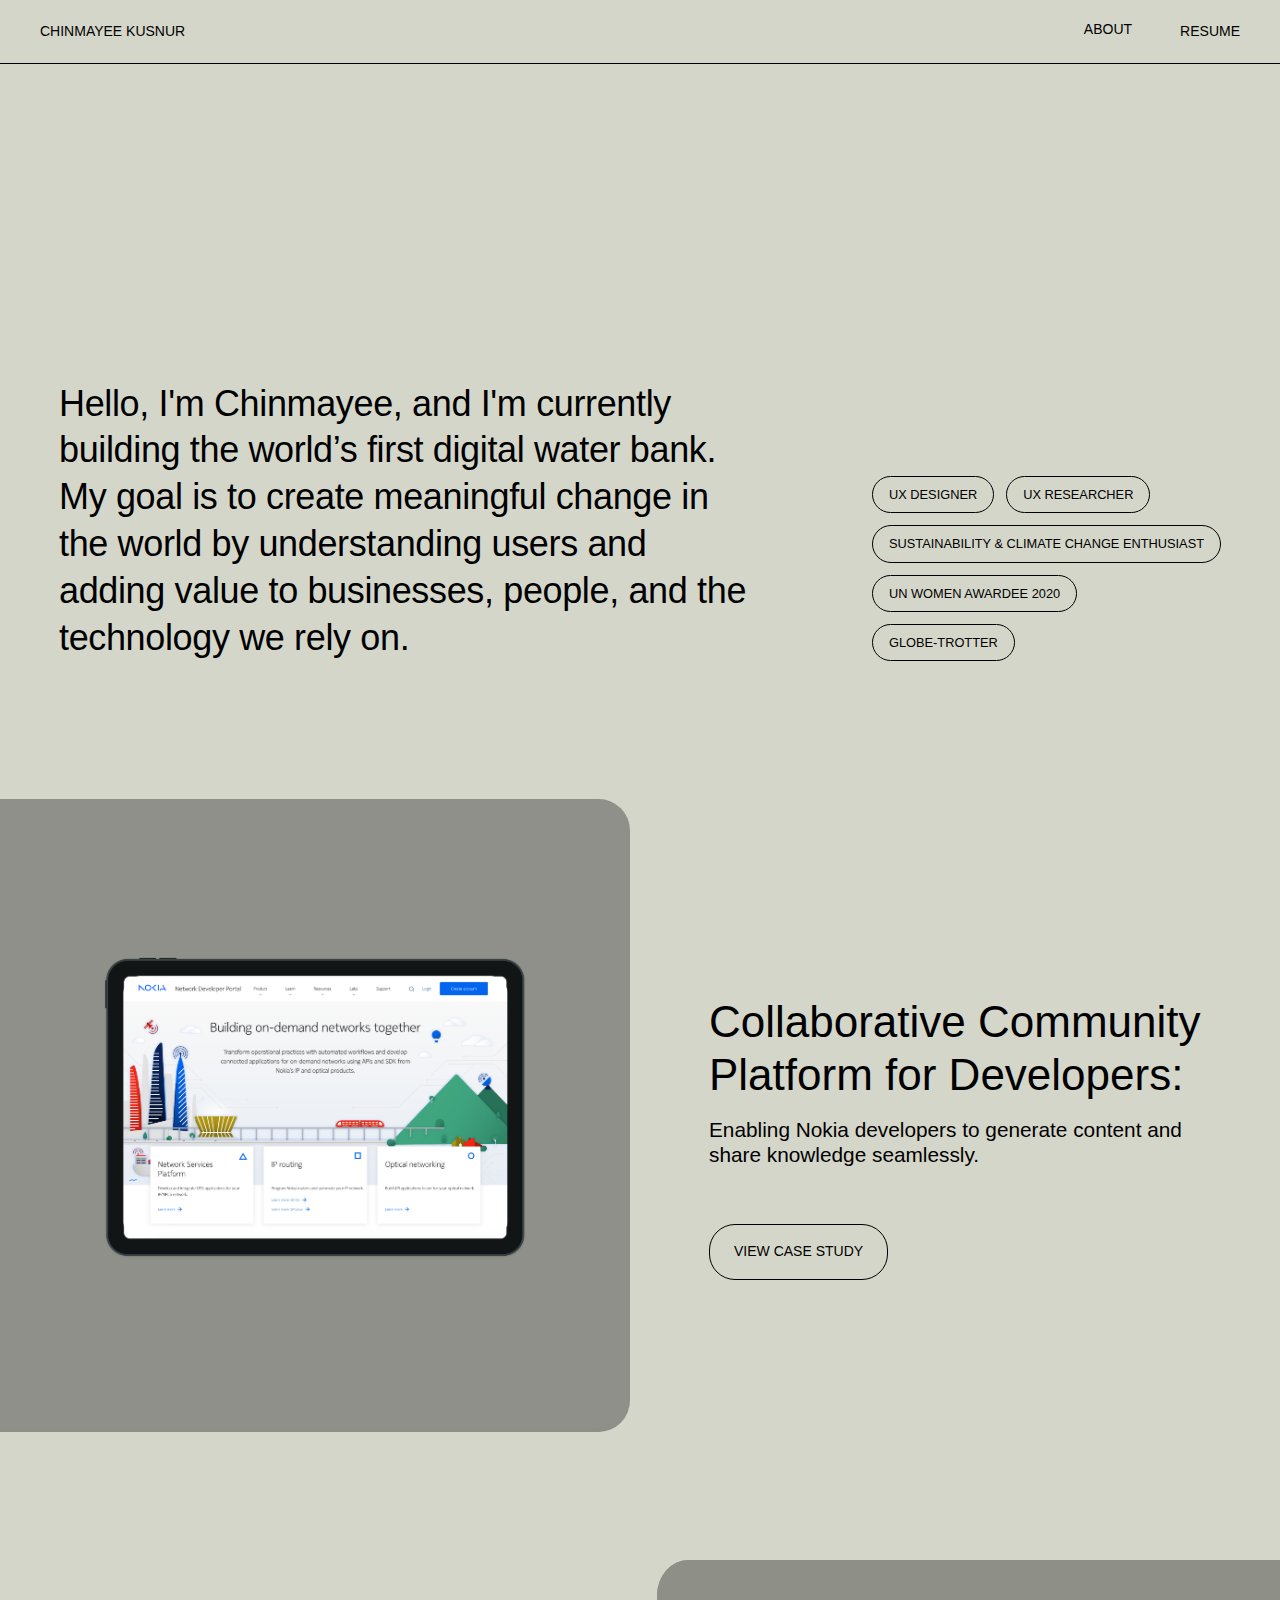
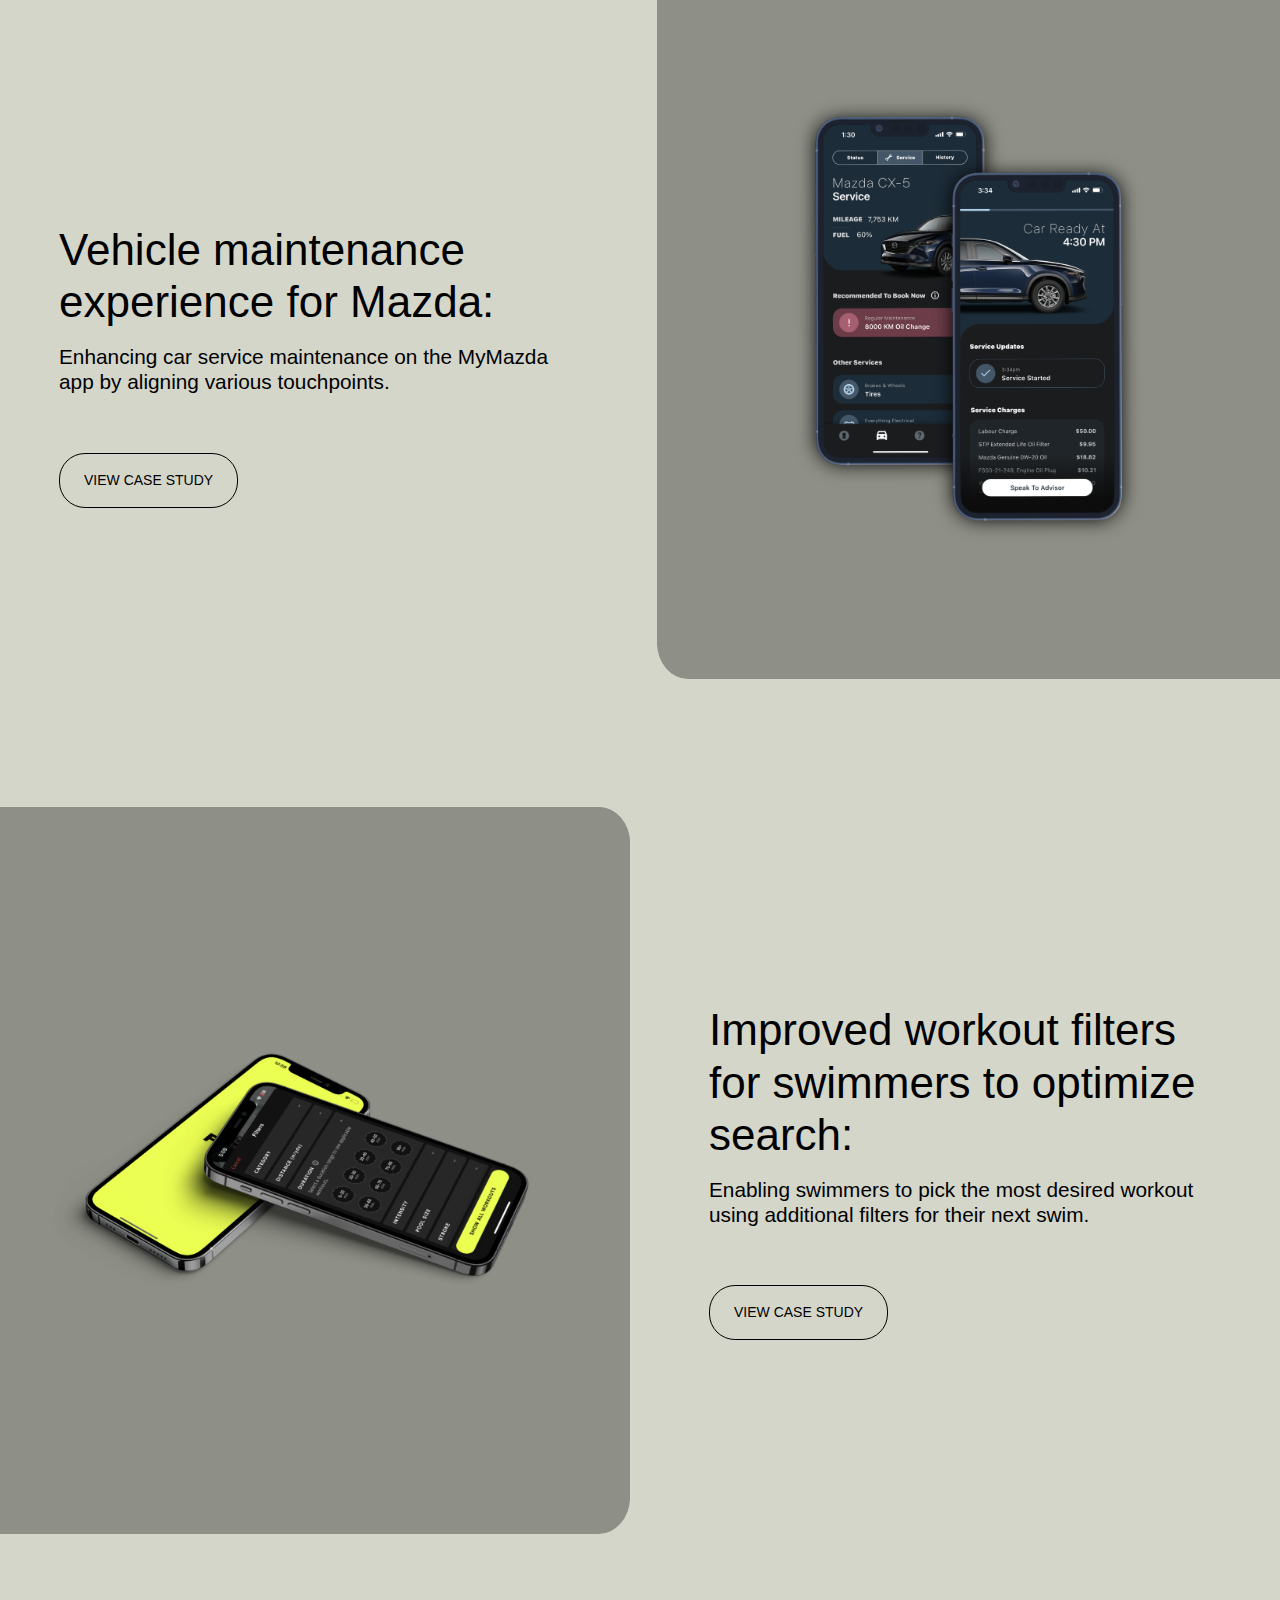
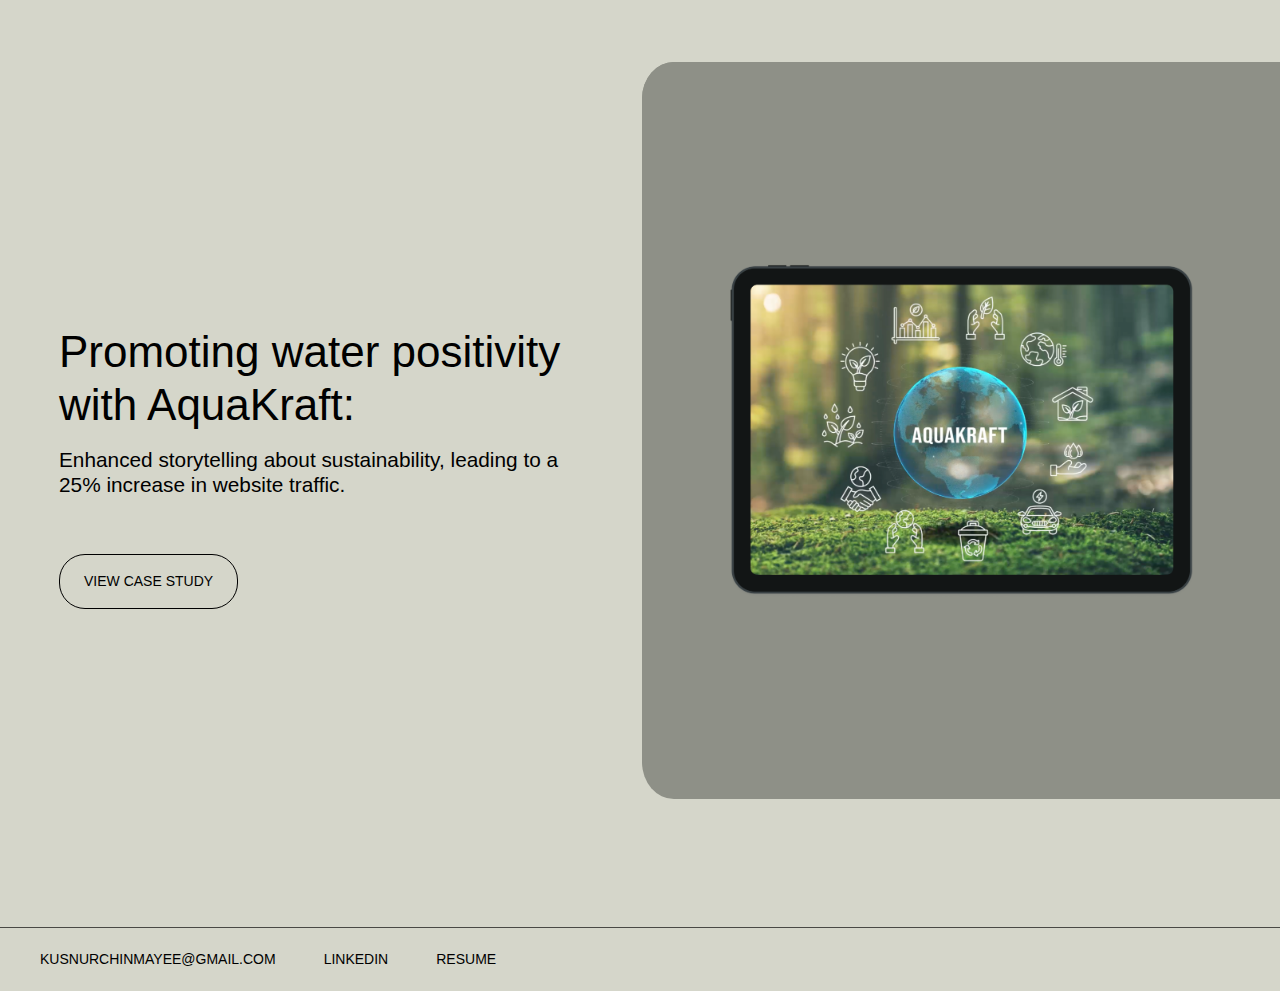
==== commit 3de4adca: "Update index.html" ====
--- a/index.html
+++ b/index.html
@@ -17,8 +17,9 @@
         </nav>
         <div id="intro" class="intro">
             <p>
-                Hello, I'm Chinmayee, and I'm currently building the world’s first digital water bank. My goal in life is to create 
-                meaningful change by understanding users and adding value to businesses, people, and the technology we rely on.
+                Hello, I'm Chinmayee, and I'm currently building the world’s first digital water bank. 
+                My goal is to create meaningful change in the world by understanding users and adding 
+                value to businesses, people, and the technology we rely on.
             </p>
             <div class="roles u">
                 <div class="role">UX DESIGNER</div>
--- a/css/styles.css
+++ b/css/styles.css
@@ -55,6 +55,7 @@
 
   .intro{
     margin-top: 12%;
+    margin-bottom: 7%;
   }
   
   .intro p , .intro-work p{
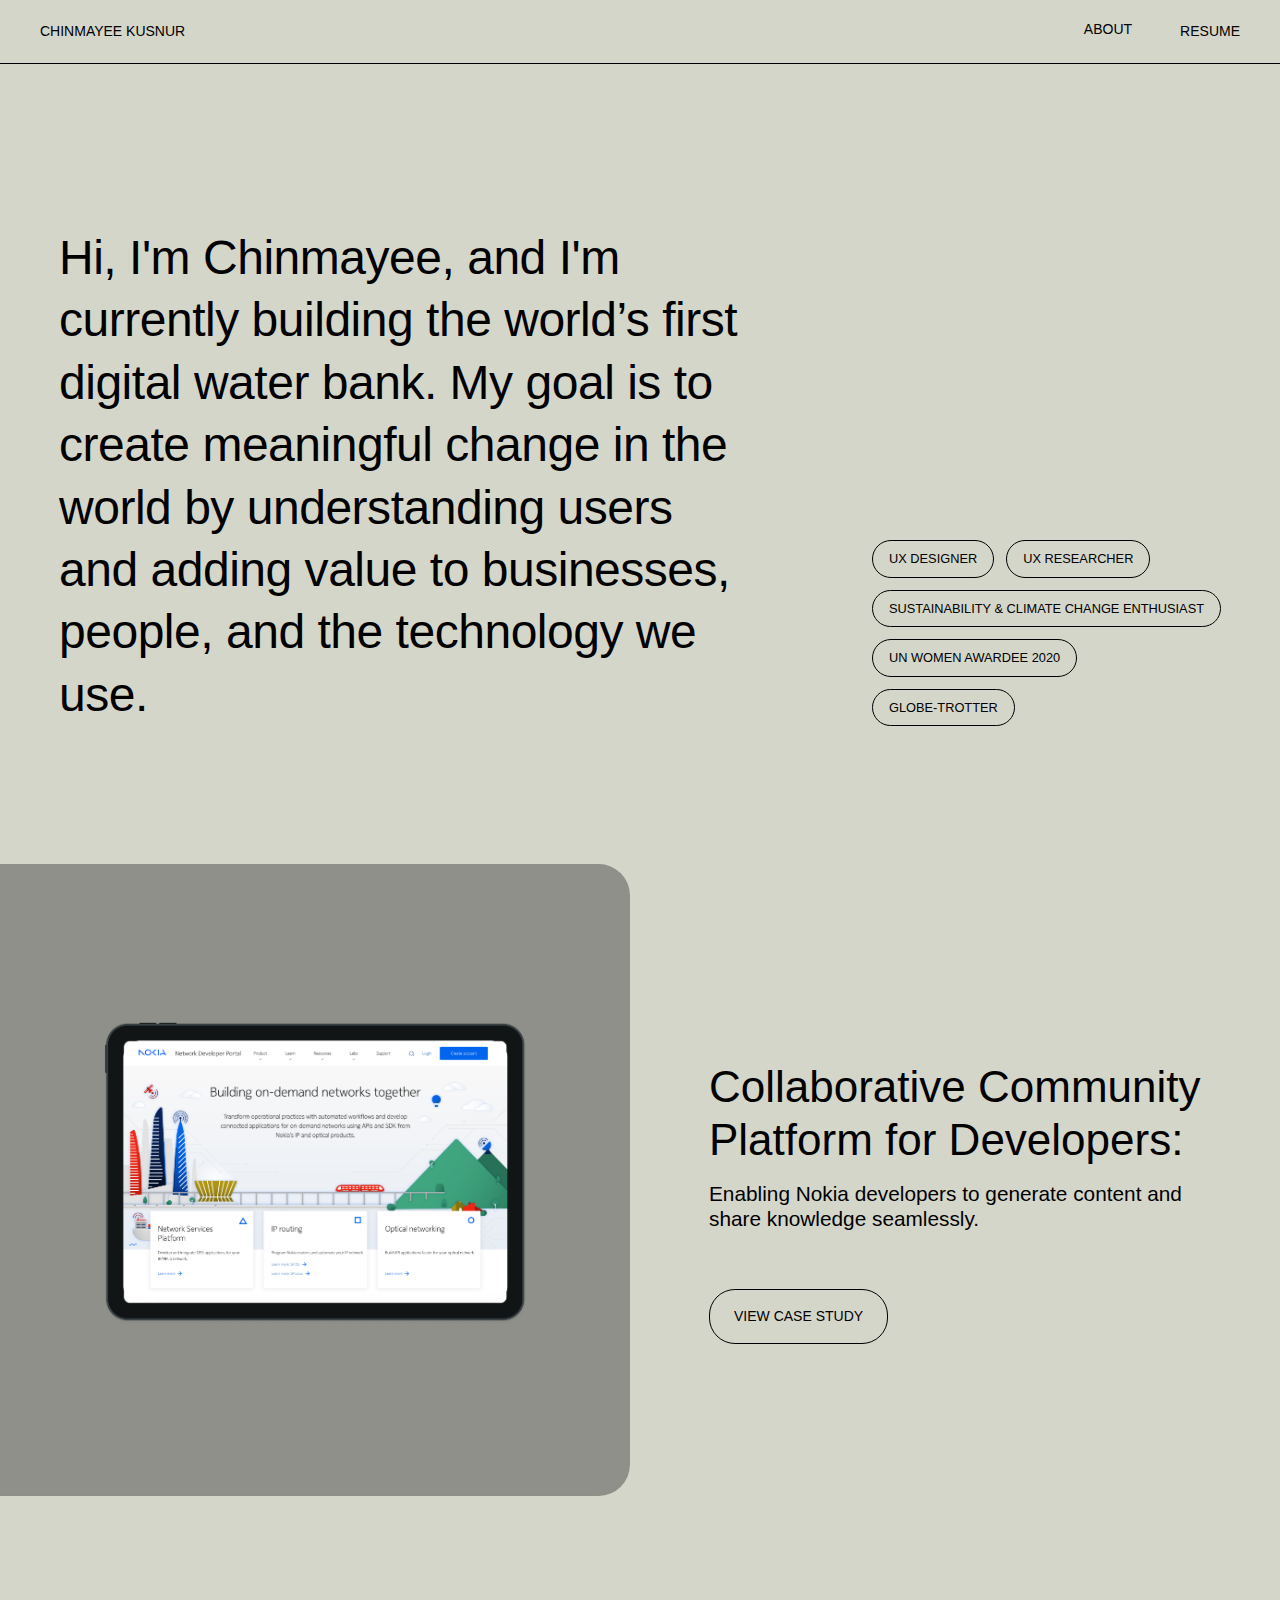
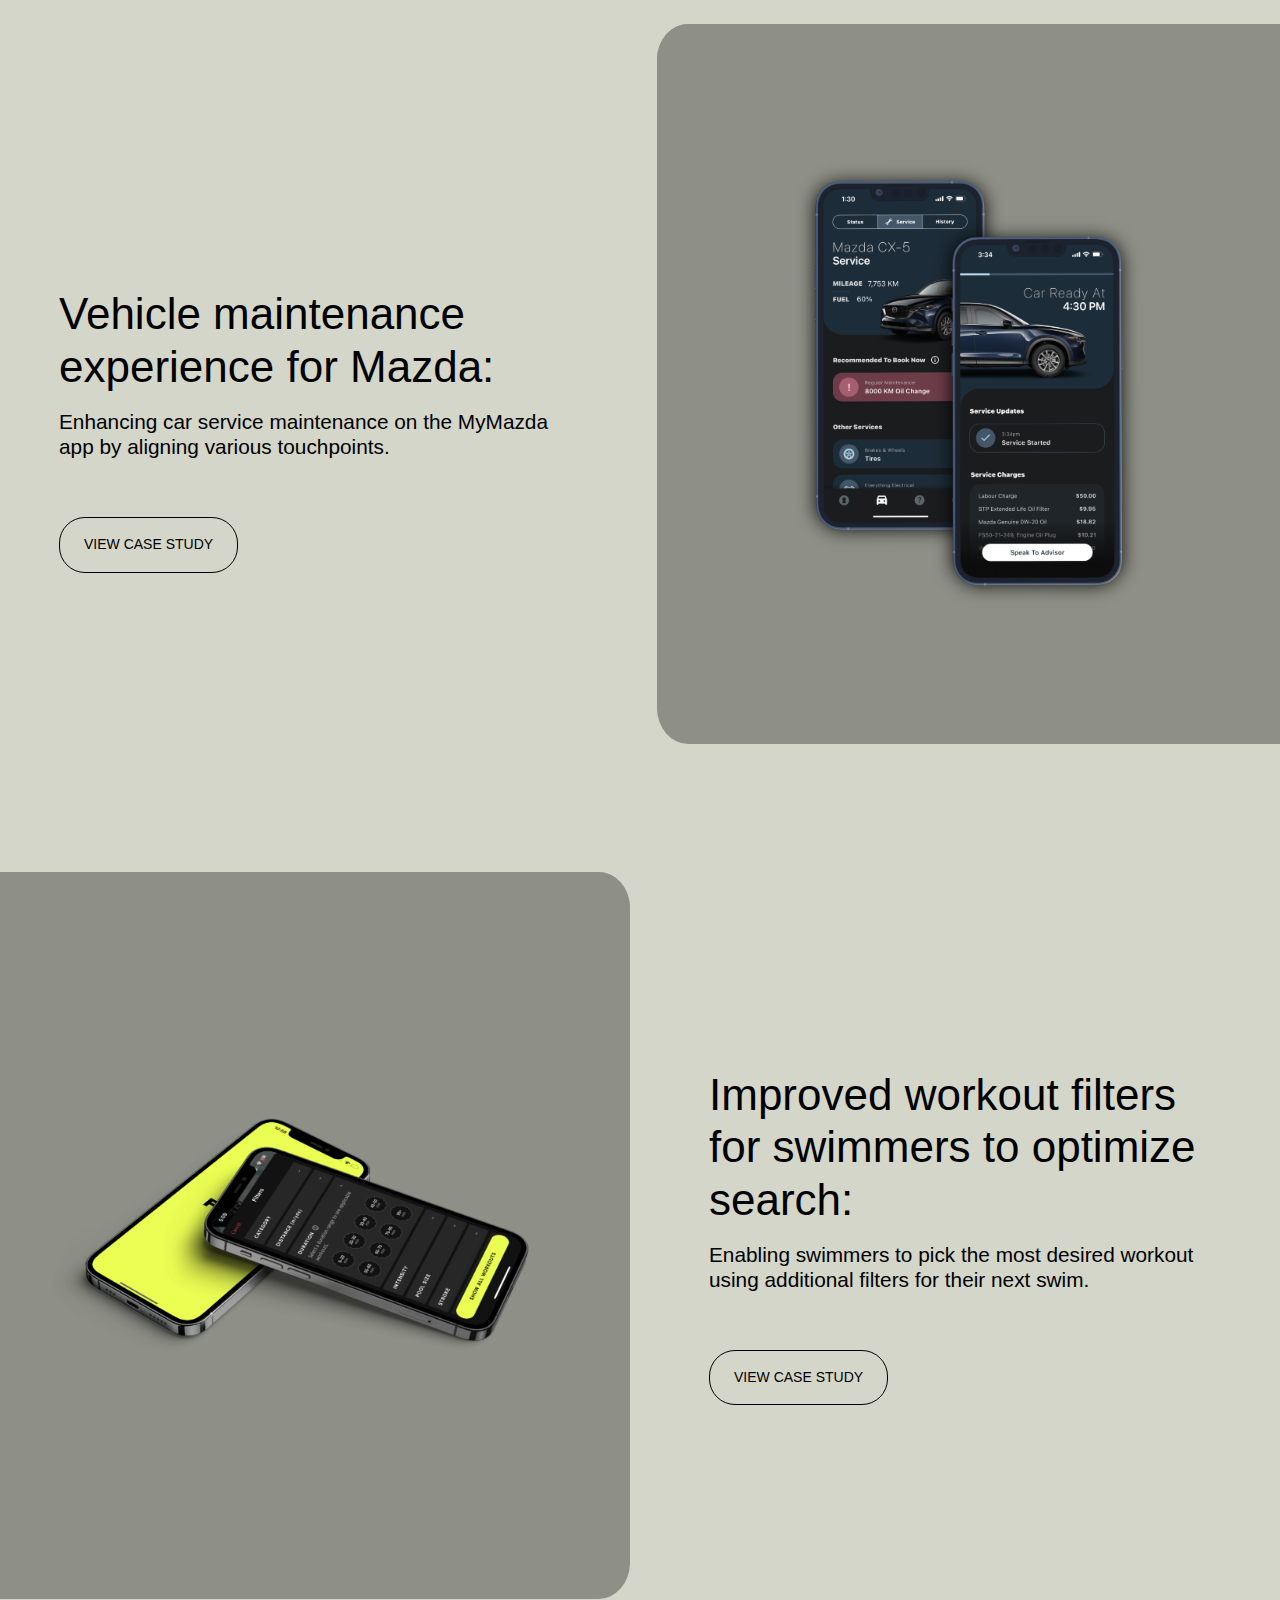
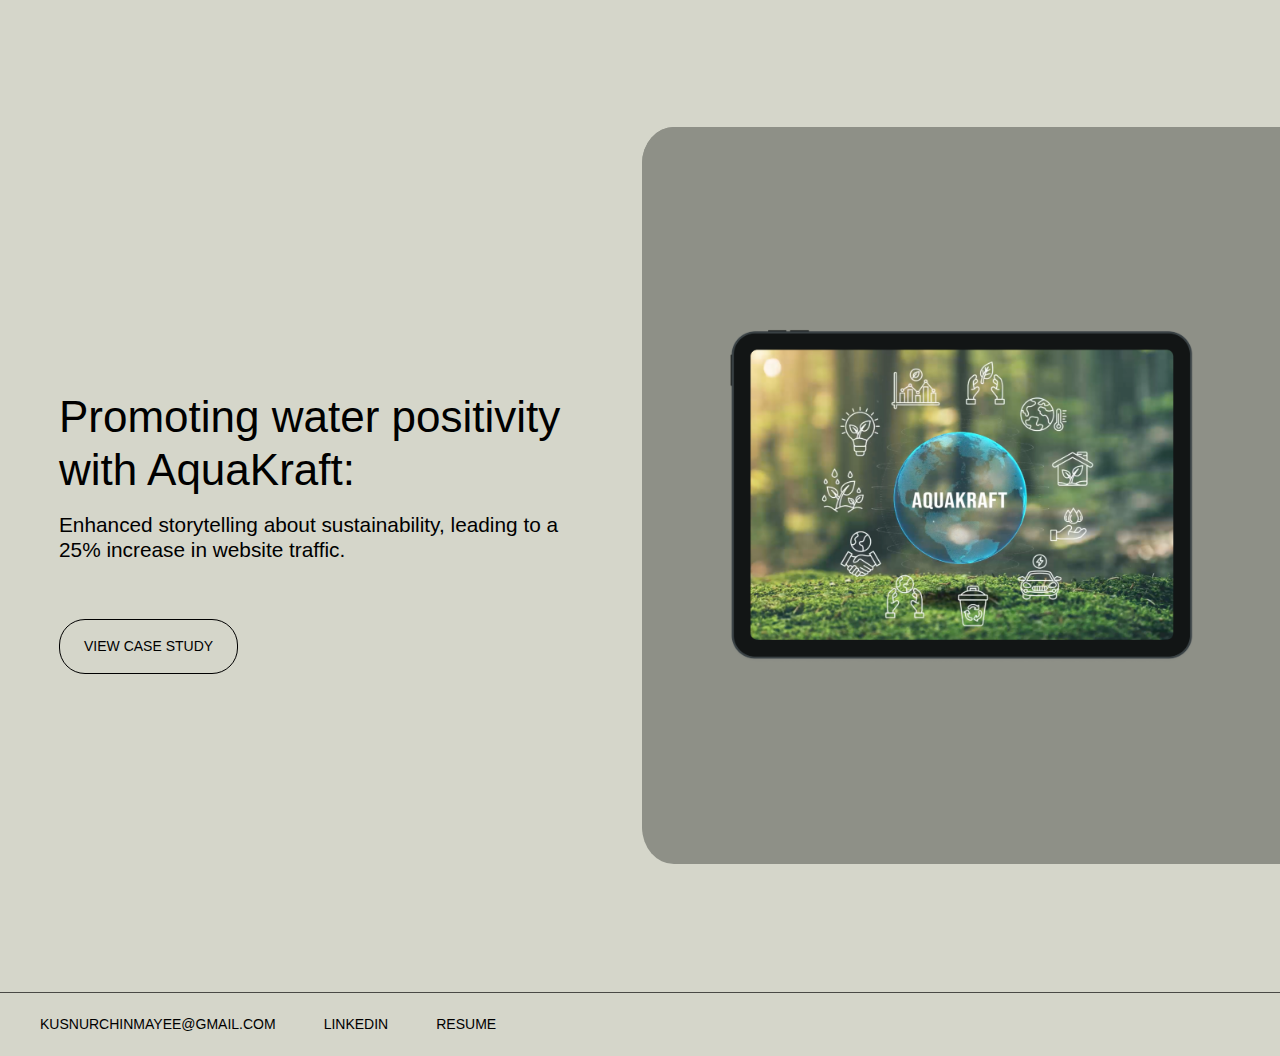
==== commit 3fa28a58: "Update index.html" ====
--- a/index.html
+++ b/index.html
@@ -17,9 +17,9 @@
         </nav>
         <div id="intro" class="intro">
             <p>
-                Hello, I'm Chinmayee, and I'm currently building the world’s first digital water bank. 
+                Hi, I'm Chinmayee, and I'm currently building the world’s first digital water bank. 
                 My goal is to create meaningful change in the world by understanding users and adding 
-                value to businesses, people, and the technology we rely on.
+                value to businesses, people, and the technology we use.
             </p>
             <div class="roles u">
                 <div class="role">UX DESIGNER</div>
--- a/css/styles.css
+++ b/css/styles.css
@@ -54,7 +54,6 @@
   }
 
   .intro{
-    margin-top: 12%;
     margin-bottom: 7%;
   }
   
@@ -68,7 +67,7 @@
   }
 
   .intro p{
-    font-size: 2.25rem;
+    font-size: 3rem;
     margin-top: 15%;
     width: 90%;
   }
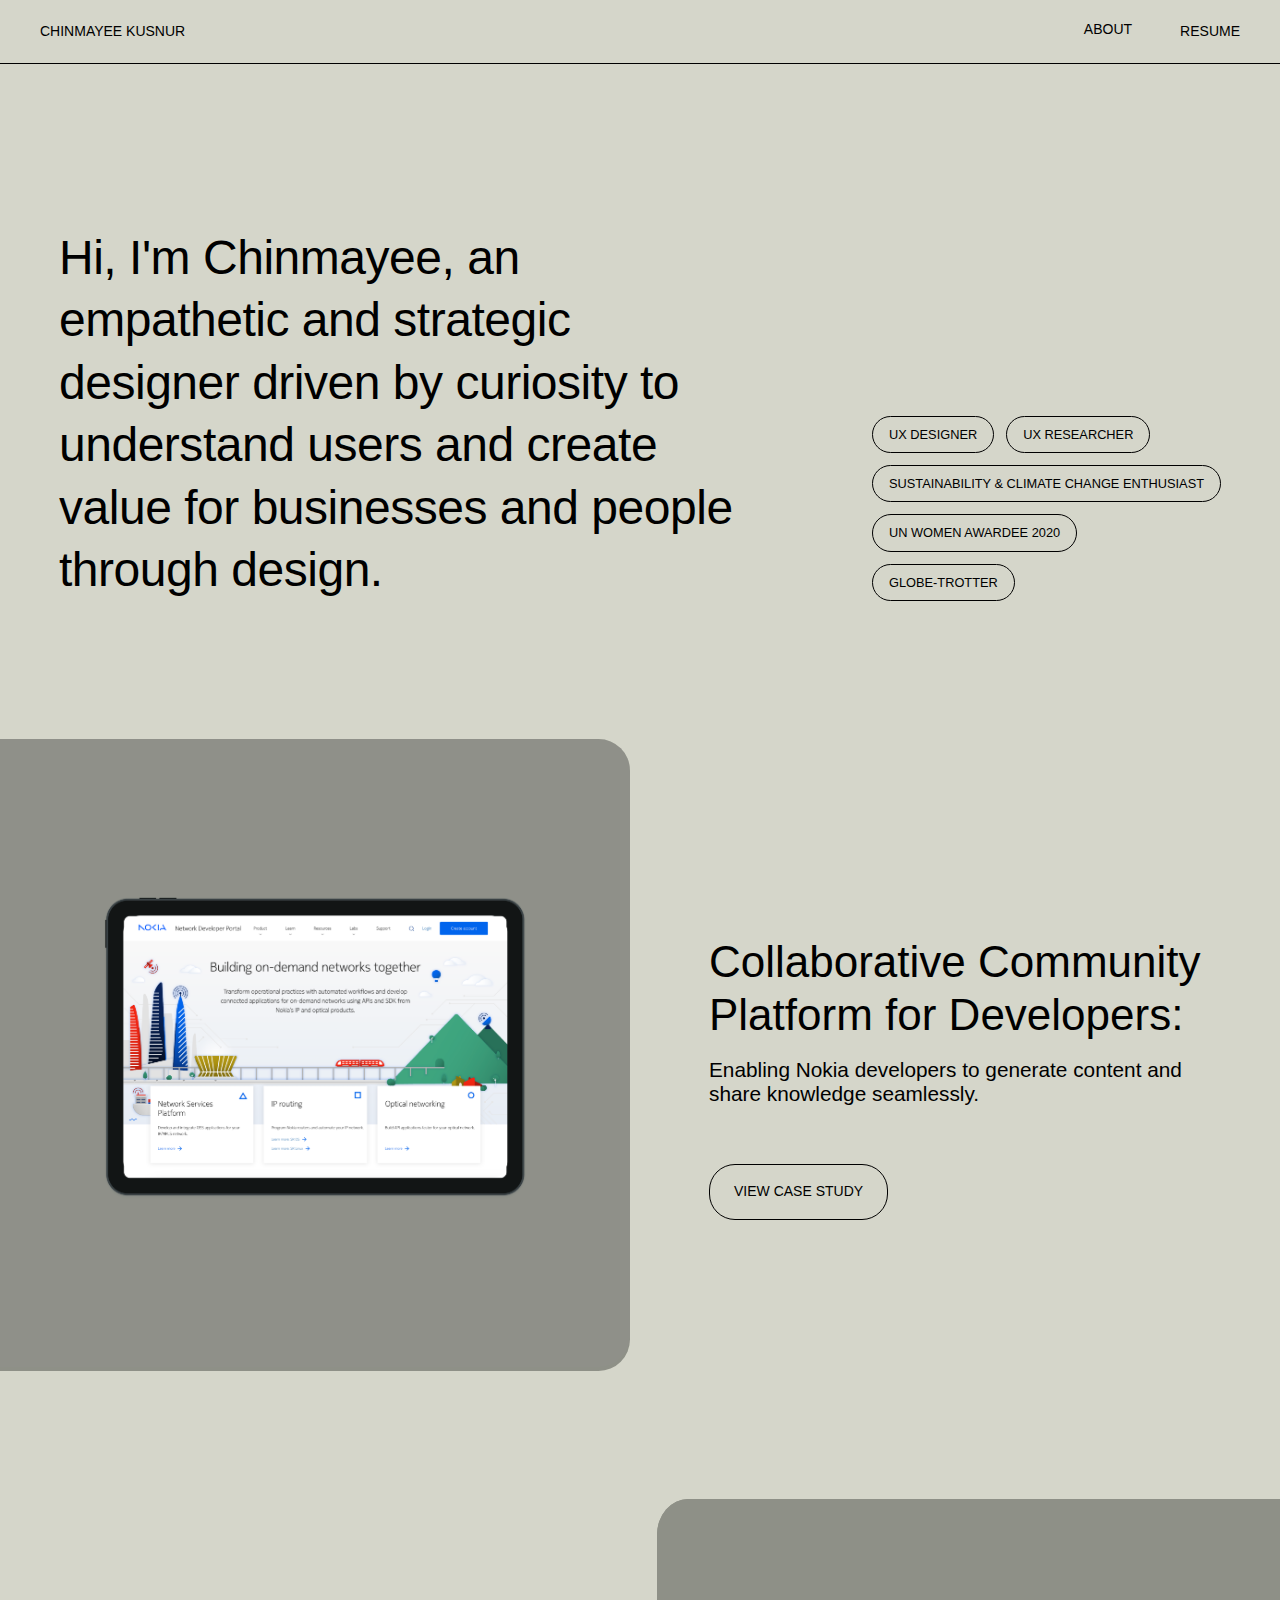
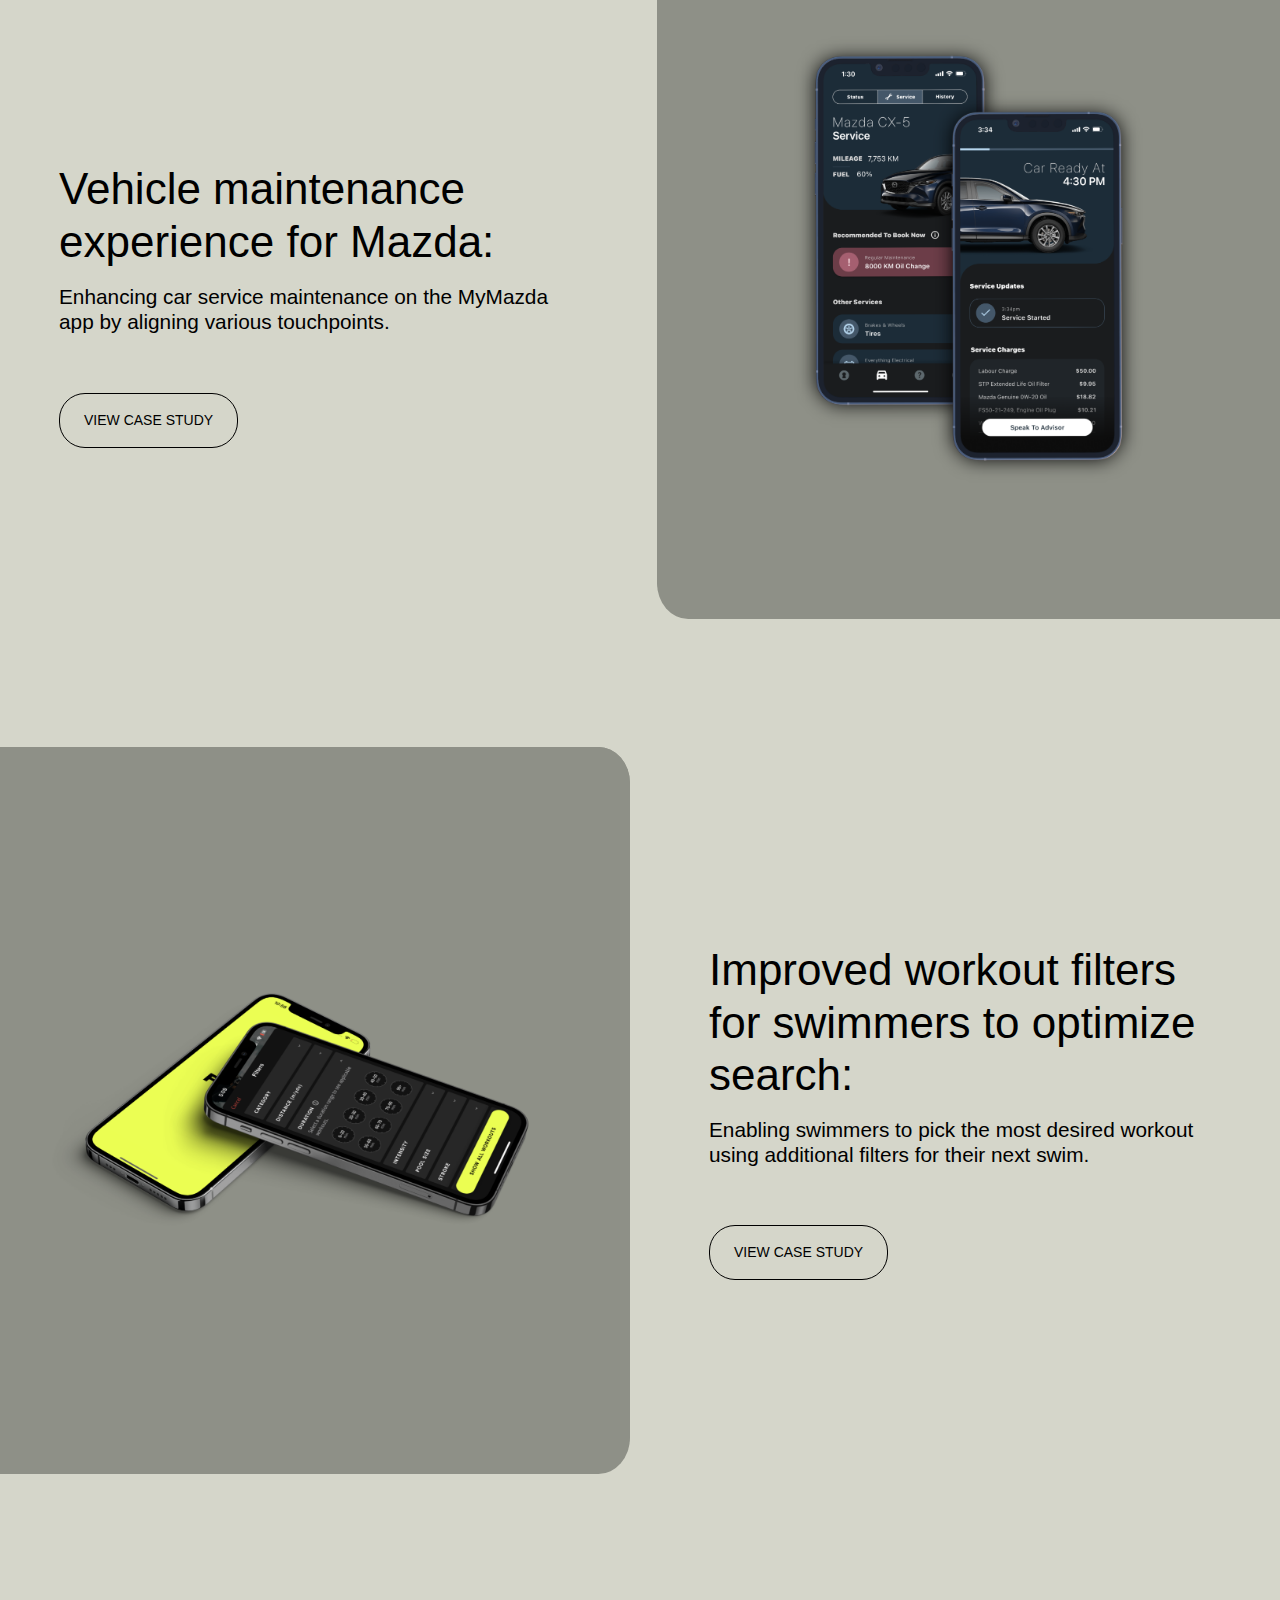
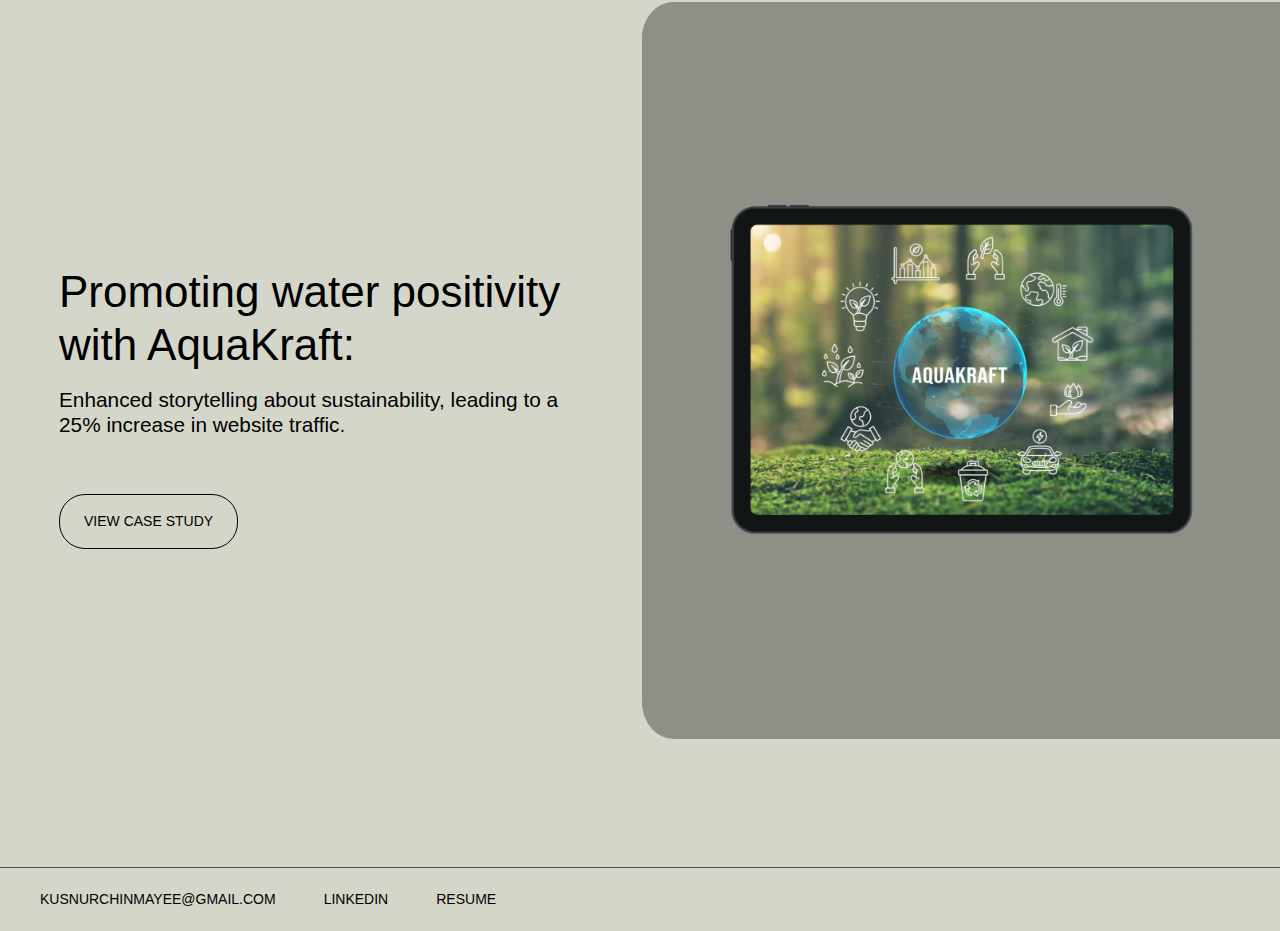
==== commit 9ac6fc8d: "Update index.html" ====
--- a/index.html
+++ b/index.html
@@ -17,9 +17,8 @@
         </nav>
         <div id="intro" class="intro">
             <p>
-                Hi, I'm Chinmayee, and I'm currently building the world’s first digital water bank. 
-                My goal is to create meaningful change in the world by understanding users and adding 
-                value to businesses, people, and the technology we use.
+                Hi, I'm Chinmayee, an empathetic and strategic designer driven by curiosity to understand users and create 
+                value for businesses and people through design.
             </p>
             <div class="roles u">
                 <div class="role">UX DESIGNER</div>
